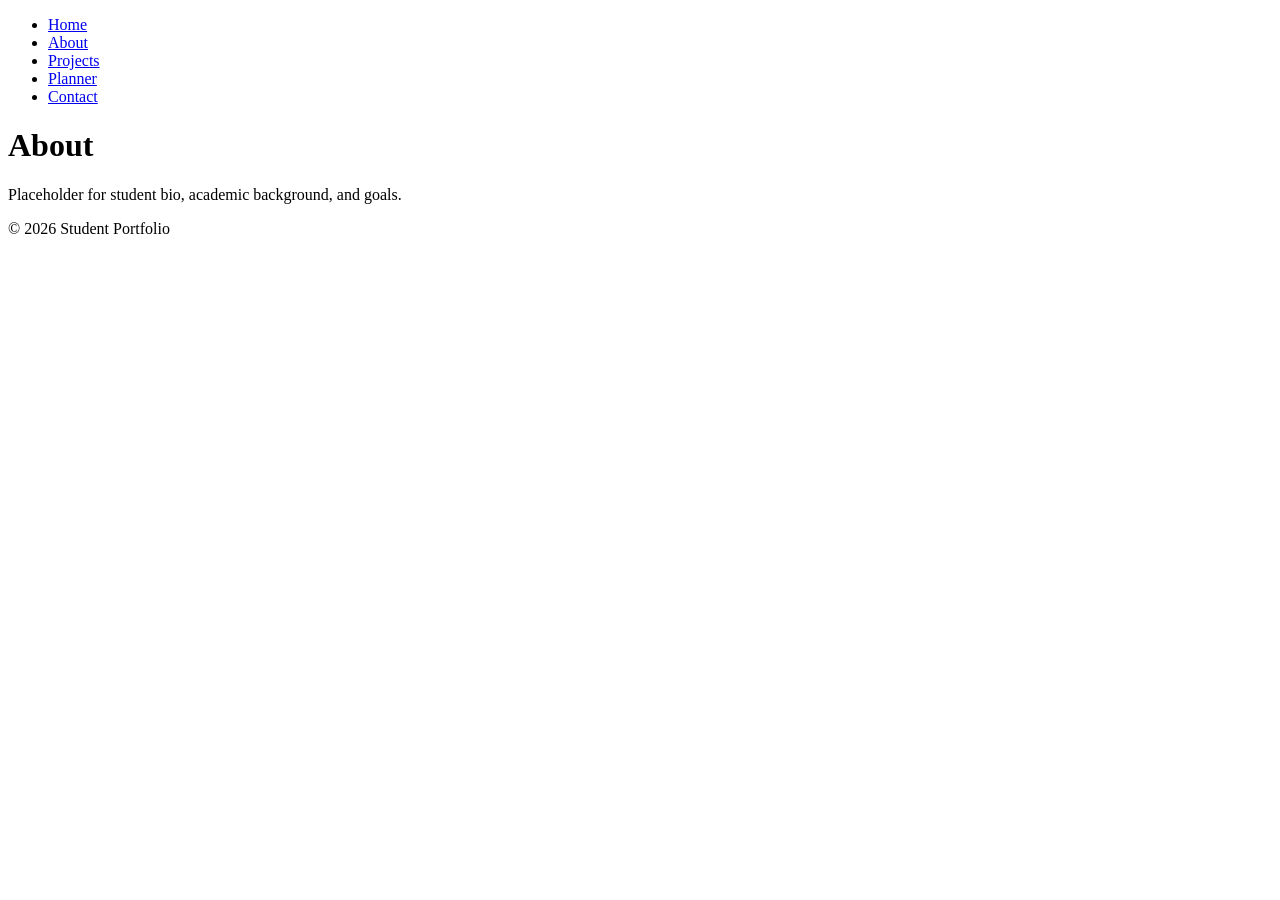
==== about.html @ eb0a7771 "Initial project structure" ====
<!--
  about.html
  Purpose: About page describing the student, background, and academic interests.
  Includes site navigation and a placeholder main section.
-->
<!DOCTYPE html>
<html lang="en">
<head>
  <meta charset="utf-8">
  <meta name="viewport" content="width=device-width, initial-scale=1">
  <title>Student Portfolio - About</title>
  <link rel="stylesheet" href="css/style.css">
</head>
<body>
  <header>
    <nav>
      <ul>
        <li><a href="index.html">Home</a></li>
        <li><a href="about.html">About</a></li>
        <li><a href="projects.html">Projects</a></li>
        <li><a href="planner.html">Planner</a></li>
        <li><a href="contact.html">Contact</a></li>
      </ul>
    </nav>
  </header>

  <main>
    <h1>About</h1>
    <p>Placeholder for student bio, academic background, and goals.</p>
  </main>

  <footer>
    <p>&copy; 2026 Student Portfolio</p>
  </footer>
</body>
</html>
---- css/style.css ----
/*
  css/style.css
  Purpose: Central stylesheet for the Student Portfolio site.
  This file is intentionally minimal; add base styles, layout, and component styles here.
*/

/* ===== Reset / Normalize ===== */
/* Add reset rules here */

/* ===== Base (colors, variables) ===== */
:root {
  /* --primary-color: #...; */
}

/* ===== Layout ===== */
/* Header, nav, main, footer layout rules */

/* ===== Typography ===== */
/* Font sizes, line-height, headings */

/* ===== Components ===== */
/* Buttons, cards, forms, lists, etc. */

/* ===== Utilities ===== */
/* Helper classes like .sr-only, .container, .visually-hidden */
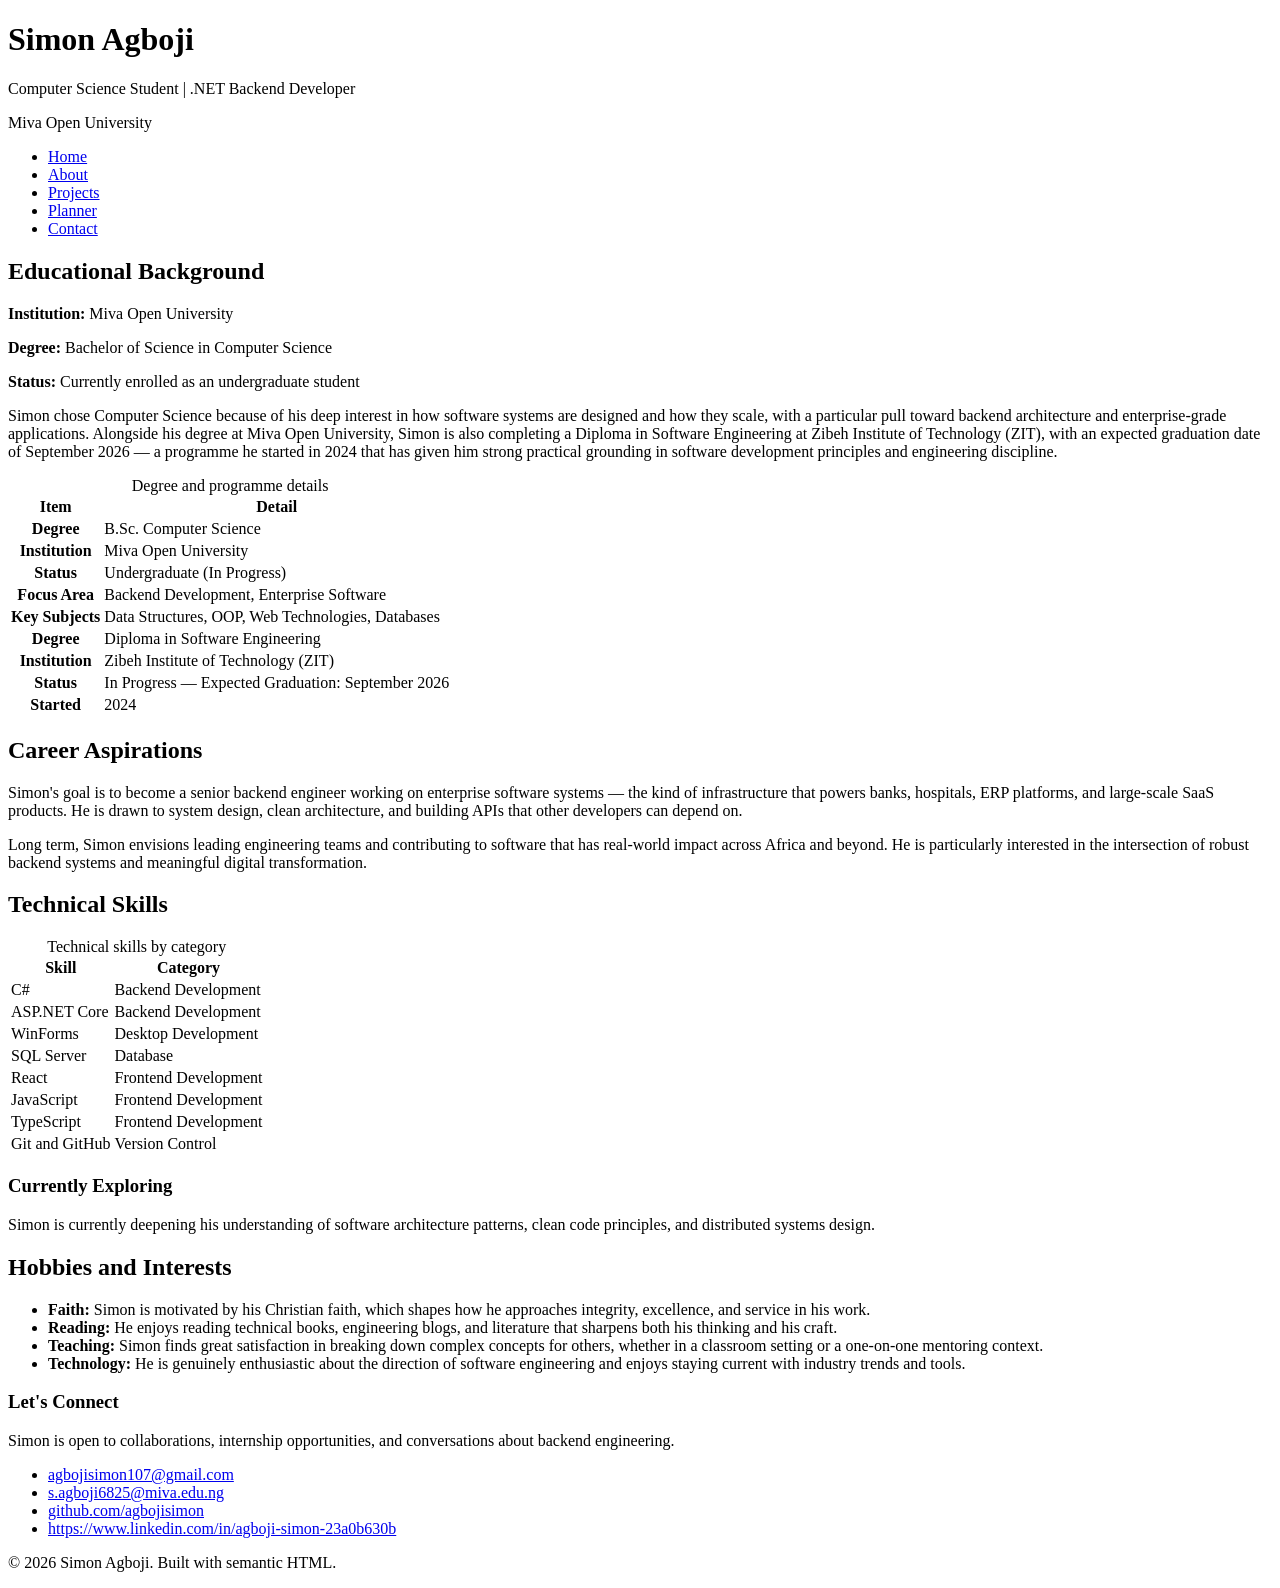
==== commit 3a970a68: "Update education section: add ZIT diploma and expand background" ====
--- a/about.html
+++ b/about.html
@@ -1,22 +1,32 @@
 <!--
   about.html
-  Purpose: About page describing the student, background, and academic interests.
-  Includes site navigation and a placeholder main section.
+  Purpose: Detailed About Me page for the Student Portfolio. This file is
+  semantic HTML only and provides structured sections for educational
+  background, career aspirations, technical skills, and personal interests.
+  Styling is provided via the external stylesheet at css/style.css.
 -->
 <!DOCTYPE html>
 <html lang="en">
 <head>
   <meta charset="utf-8">
-  <meta name="viewport" content="width=device-width, initial-scale=1">
-  <title>Student Portfolio - About</title>
+  <meta name="viewport" content="width=device-width, initial-scale=1.0">
+  <title>About Me | Simon Agboji</title>
+  <!-- Link to external stylesheet (no CSS here) -->
   <link rel="stylesheet" href="css/style.css">
 </head>
 <body>
+  <!-- Header: same structure as index.html for consistency -->
   <header>
-    <nav>
+    <div>
+      <h1>Simon Agboji</h1>
+      <p>Computer Science Student | .NET Backend Developer</p>
+      <p>Miva Open University</p>
+    </div>
+
+    <nav aria-label="Main navigation">
       <ul>
         <li><a href="index.html">Home</a></li>
-        <li><a href="about.html">About</a></li>
+        <li><a href="about.html" aria-current="page">About</a></li>
         <li><a href="projects.html">Projects</a></li>
         <li><a href="planner.html">Planner</a></li>
         <li><a href="contact.html">Contact</a></li>
@@ -25,12 +35,156 @@
   </header>
 
   <main>
-    <h1>About</h1>
-    <p>Placeholder for student bio, academic background, and goals.</p>
+    <!-- Educational Background -->
+    <section id="education" aria-labelledby="education-heading">
+      <h2 id="education-heading">Educational Background</h2>
+
+      <article>
+        <p><strong>Institution:</strong> Miva Open University</p>
+        <p><strong>Degree:</strong> Bachelor of Science in Computer Science</p>
+        <p><strong>Status:</strong> Currently enrolled as an undergraduate student</p>
+
+        <p>Simon chose Computer Science because of his deep interest in how software systems are designed and how they scale, with a particular pull toward backend architecture and enterprise-grade applications. Alongside his degree at Miva Open University, Simon is also completing a Diploma in Software Engineering at Zibeh Institute of Technology (ZIT), with an expected graduation date of September 2026 — a programme he started in 2024 that has given him strong practical grounding in software development principles and engineering discipline.</p>
+      </article>
+
+      <table>
+        <caption>Degree and programme details</caption>
+        <thead>
+          <tr>
+            <th scope="col">Item</th>
+            <th scope="col">Detail</th>
+          </tr>
+        </thead>
+        <tbody>
+          <tr>
+            <th scope="row">Degree</th>
+            <td>B.Sc. Computer Science</td>
+          </tr>
+          <tr>
+            <th scope="row">Institution</th>
+            <td>Miva Open University</td>
+          </tr>
+          <tr>
+            <th scope="row">Status</th>
+            <td>Undergraduate (In Progress)</td>
+          </tr>
+          <tr>
+            <th scope="row">Focus Area</th>
+            <td>Backend Development, Enterprise Software</td>
+          </tr>
+          <tr>
+            <th scope="row">Key Subjects</th>
+            <td>Data Structures, OOP, Web Technologies, Databases</td>
+          </tr>
+
+          <tr>
+            <th scope="row">Degree</th>
+            <td>Diploma in Software Engineering</td>
+          </tr>
+          <tr>
+            <th scope="row">Institution</th>
+            <td>Zibeh Institute of Technology (ZIT)</td>
+          </tr>
+          <tr>
+            <th scope="row">Status</th>
+            <td>In Progress — Expected Graduation: September 2026</td>
+          </tr>
+          <tr>
+            <th scope="row">Started</th>
+            <td>2024</td>
+          </tr>
+        </tbody>
+      </table>
+    </section>
+
+    <!-- Career Aspirations -->
+    <section id="aspirations" aria-labelledby="aspirations-heading">
+      <h2 id="aspirations-heading">Career Aspirations</h2>
+
+      <article>
+        <p>Simon&#39;s goal is to become a senior backend engineer working on enterprise software systems — the kind of infrastructure that powers banks, hospitals, ERP platforms, and large-scale SaaS products. He is drawn to system design, clean architecture, and building APIs that other developers can depend on.</p>
+
+        <p>Long term, Simon envisions leading engineering teams and contributing to software that has real-world impact across Africa and beyond. He is particularly interested in the intersection of robust backend systems and meaningful digital transformation.</p>
+      </article>
+    </section>
+
+    <!-- Technical Skills -->
+    <section id="skills" aria-labelledby="skills-heading">
+      <h2 id="skills-heading">Technical Skills</h2>
+
+      <table>
+        <caption>Technical skills by category</caption>
+        <thead>
+          <tr>
+            <th scope="col">Skill</th>
+            <th scope="col">Category</th>
+          </tr>
+        </thead>
+        <tbody>
+          <tr>
+            <td>C#</td>
+            <td>Backend Development</td>
+          </tr>
+          <tr>
+            <td>ASP.NET Core</td>
+            <td>Backend Development</td>
+          </tr>
+          <tr>
+            <td>WinForms</td>
+            <td>Desktop Development</td>
+          </tr>
+          <tr>
+            <td>SQL Server</td>
+            <td>Database</td>
+          </tr>
+          <tr>
+            <td>React</td>
+            <td>Frontend Development</td>
+          </tr>
+          <tr>
+            <td>JavaScript</td>
+            <td>Frontend Development</td>
+          </tr>
+          <tr>
+            <td>TypeScript</td>
+            <td>Frontend Development</td>
+          </tr>
+          <tr>
+            <td>Git and GitHub</td>
+            <td>Version Control</td>
+          </tr>
+        </tbody>
+      </table>
+
+      <aside aria-labelledby="exploring-heading">
+        <h3 id="exploring-heading">Currently Exploring</h3>
+        <p>Simon is currently deepening his understanding of software architecture patterns, clean code principles, and distributed systems design.</p>
+      </aside>
+    </section>
+
+    <!-- Hobbies and Interests -->
+    <section id="hobbies" aria-labelledby="hobbies-heading">
+      <h2 id="hobbies-heading">Hobbies and Interests</h2>
+      <ul>
+        <li><strong>Faith:</strong> Simon is motivated by his Christian faith, which shapes how he approaches integrity, excellence, and service in his work.</li>
+        <li><strong>Reading:</strong> He enjoys reading technical books, engineering blogs, and literature that sharpens both his thinking and his craft.</li>
+        <li><strong>Teaching:</strong> Simon finds great satisfaction in breaking down complex concepts for others, whether in a classroom setting or a one-on-one mentoring context.</li>
+        <li><strong>Technology:</strong> He is genuinely enthusiastic about the direction of software engineering and enjoys staying current with industry trends and tools.</li>
+      </ul>
+    </section>
   </main>
 
+  <!-- Footer: same structure as index.html for consistency -->
   <footer>
-    <p>&copy; 2026 Student Portfolio</p>
+    <h3>Let's Connect</h3>
+    <p>Simon is open to collaborations, internship opportunities, and conversations about backend engineering.</p>
+    <ul>
+      <li><a href="mailto:agbojisimon107@gmail.com">agbojisimon107@gmail.com</a></li>
+      <li><a href="mailto:s.agboji6825@miva.edu.ng">s.agboji6825@miva.edu.ng</a></li>
+      <li><a href="https://github.com/agbojisimon">github.com/agbojisimon</a></li>
+      <li><a href="https://www.linkedin.com/in/agboji-simon-23a0b630b">https://www.linkedin.com/in/agboji-simon-23a0b630b</a></li>
+    </ul>
+    <p>&copy; 2026 Simon Agboji. Built with semantic HTML.</p>
   </footer>
 </body>
 </html>
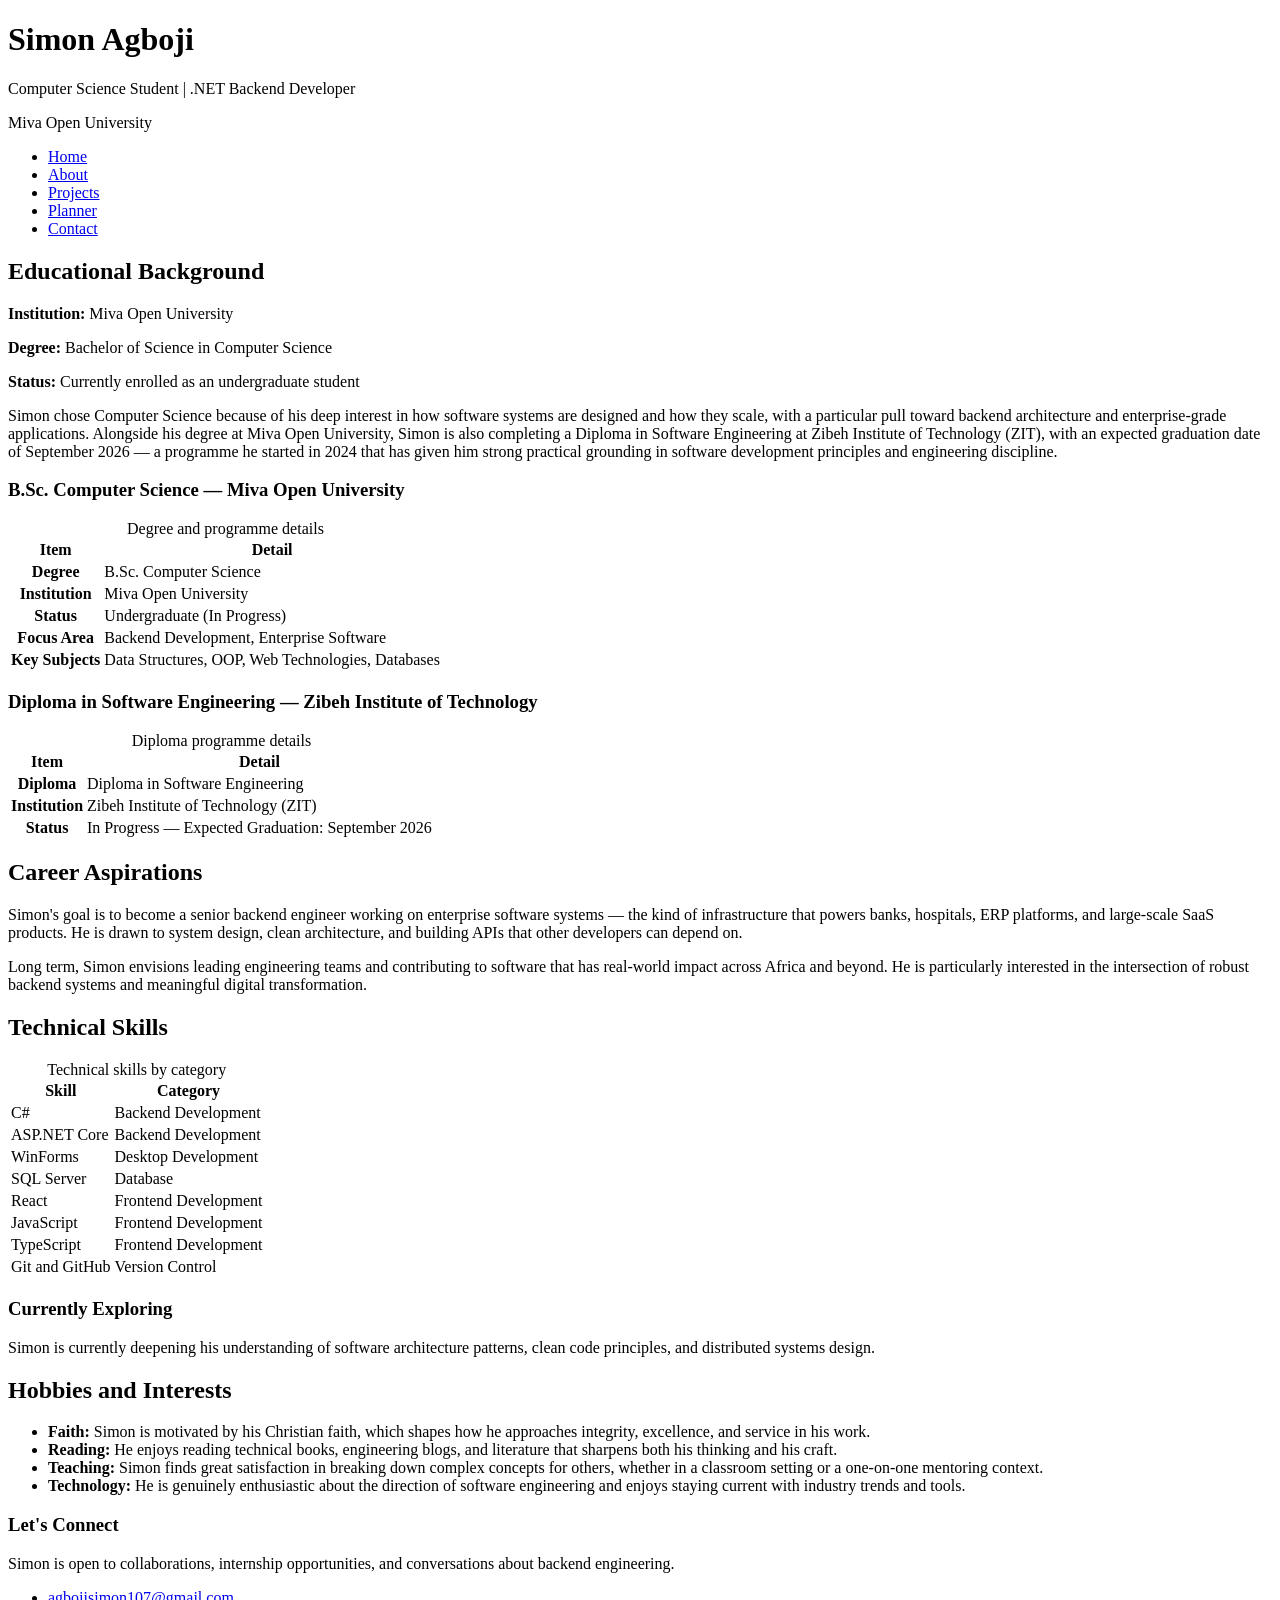
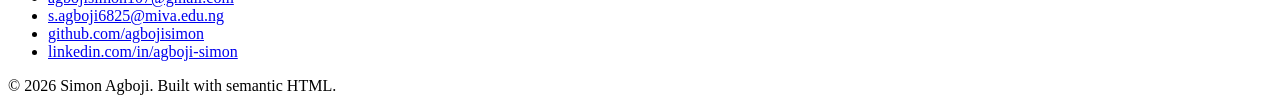
==== commit 68857ea6: "Add About Me page with education, career aspirations, skills table, and hobbies" ====
--- a/about.html
+++ b/about.html
@@ -46,7 +46,7 @@
 
         <p>Simon chose Computer Science because of his deep interest in how software systems are designed and how they scale, with a particular pull toward backend architecture and enterprise-grade applications. Alongside his degree at Miva Open University, Simon is also completing a Diploma in Software Engineering at Zibeh Institute of Technology (ZIT), with an expected graduation date of September 2026 — a programme he started in 2024 that has given him strong practical grounding in software development principles and engineering discipline.</p>
       </article>
-
+      <h3>B.Sc. Computer Science — Miva Open University</h3>
       <table>
         <caption>Degree and programme details</caption>
         <thead>
@@ -76,9 +76,21 @@
             <th scope="row">Key Subjects</th>
             <td>Data Structures, OOP, Web Technologies, Databases</td>
           </tr>
+        </tbody>
+      </table>
 
+      <h3>Diploma in Software Engineering — Zibeh Institute of Technology</h3>
+      <table>
+        <caption>Diploma programme details</caption>
+        <thead>
           <tr>
-            <th scope="row">Degree</th>
+            <th scope="col">Item</th>
+            <th scope="col">Detail</th>
+          </tr>
+        </thead>
+        <tbody>
+          <tr>
+            <th scope="row">Diploma</th>
             <td>Diploma in Software Engineering</td>
           </tr>
           <tr>
@@ -88,10 +100,6 @@
           <tr>
             <th scope="row">Status</th>
             <td>In Progress — Expected Graduation: September 2026</td>
-          </tr>
-          <tr>
-            <th scope="row">Started</th>
-            <td>2024</td>
           </tr>
         </tbody>
       </table>
@@ -182,7 +190,7 @@
       <li><a href="mailto:agbojisimon107@gmail.com">agbojisimon107@gmail.com</a></li>
       <li><a href="mailto:s.agboji6825@miva.edu.ng">s.agboji6825@miva.edu.ng</a></li>
       <li><a href="https://github.com/agbojisimon">github.com/agbojisimon</a></li>
-      <li><a href="https://www.linkedin.com/in/agboji-simon-23a0b630b">https://www.linkedin.com/in/agboji-simon-23a0b630b</a></li>
+      <li><a href="https://www.linkedin.com/in/agboji-simon-23a0b630b">linkedin.com/in/agboji-simon</a></li>
     </ul>
     <p>&copy; 2026 Simon Agboji. Built with semantic HTML.</p>
   </footer>
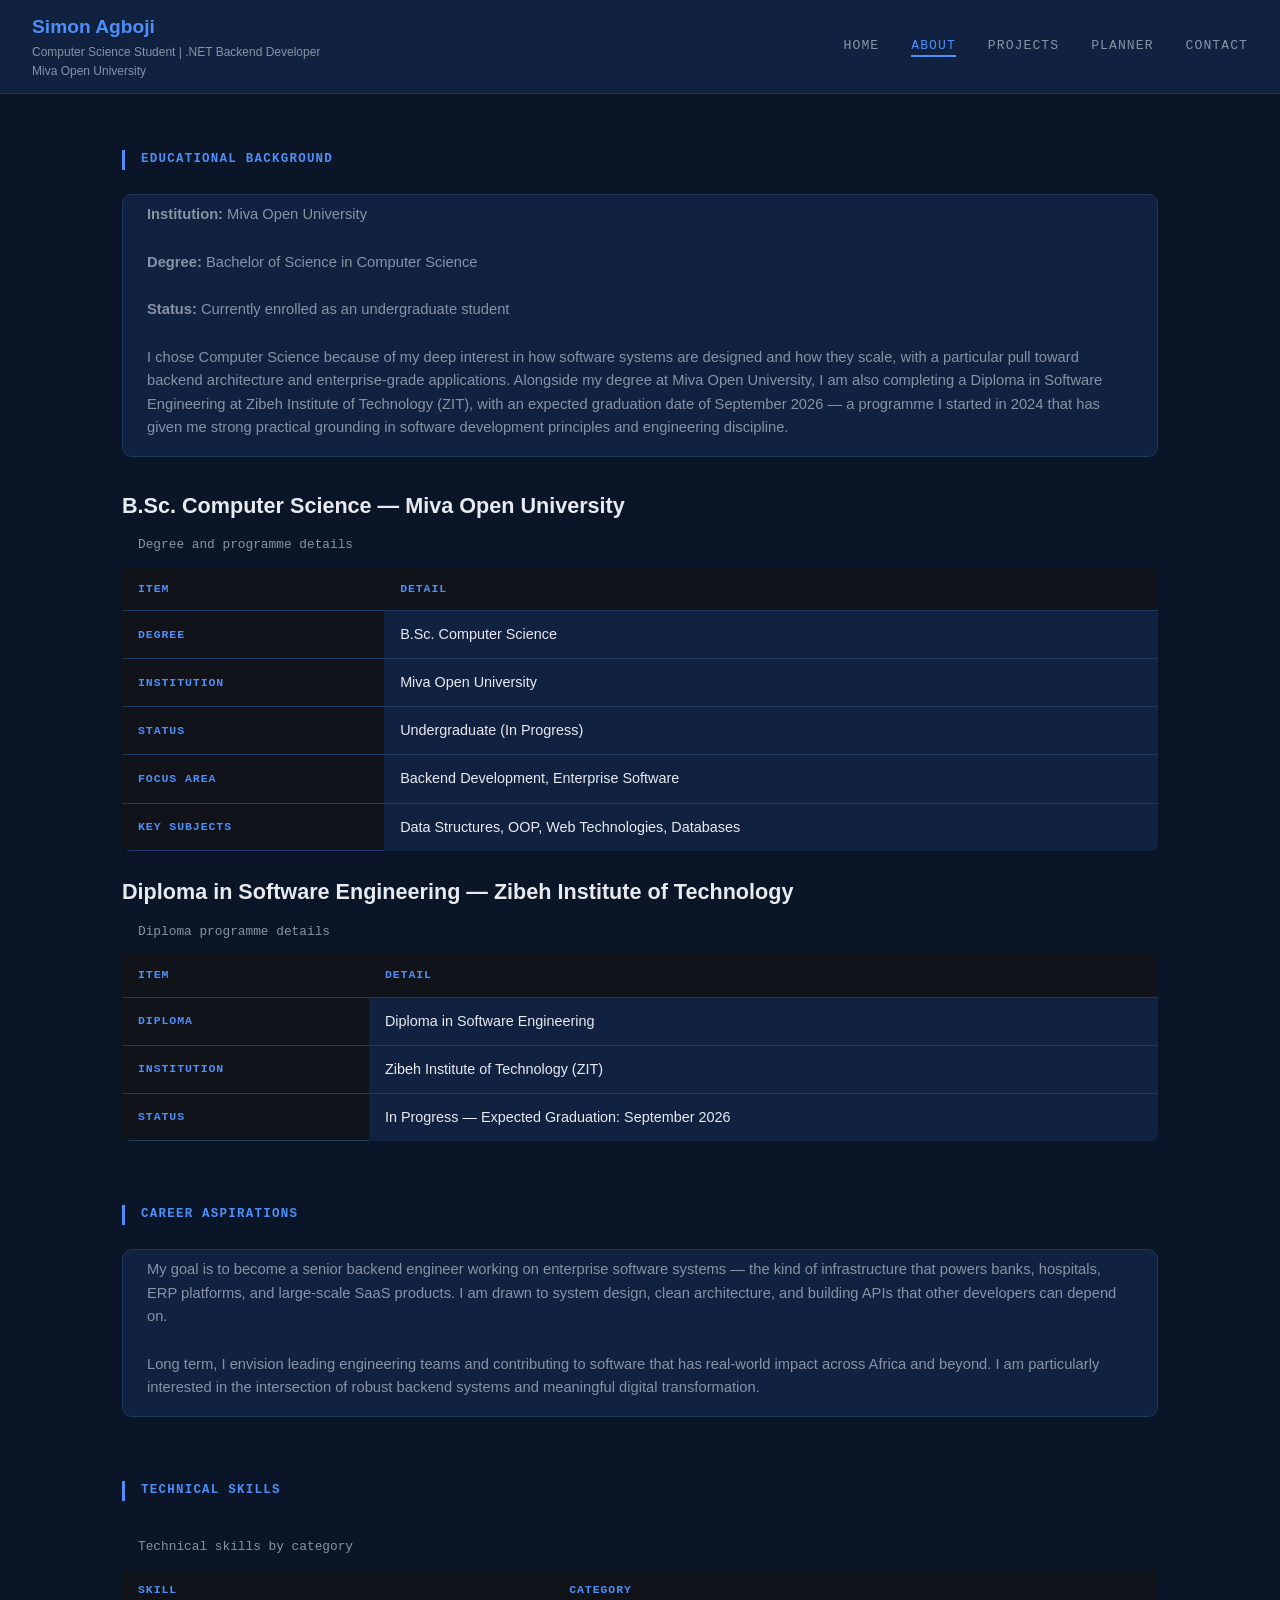
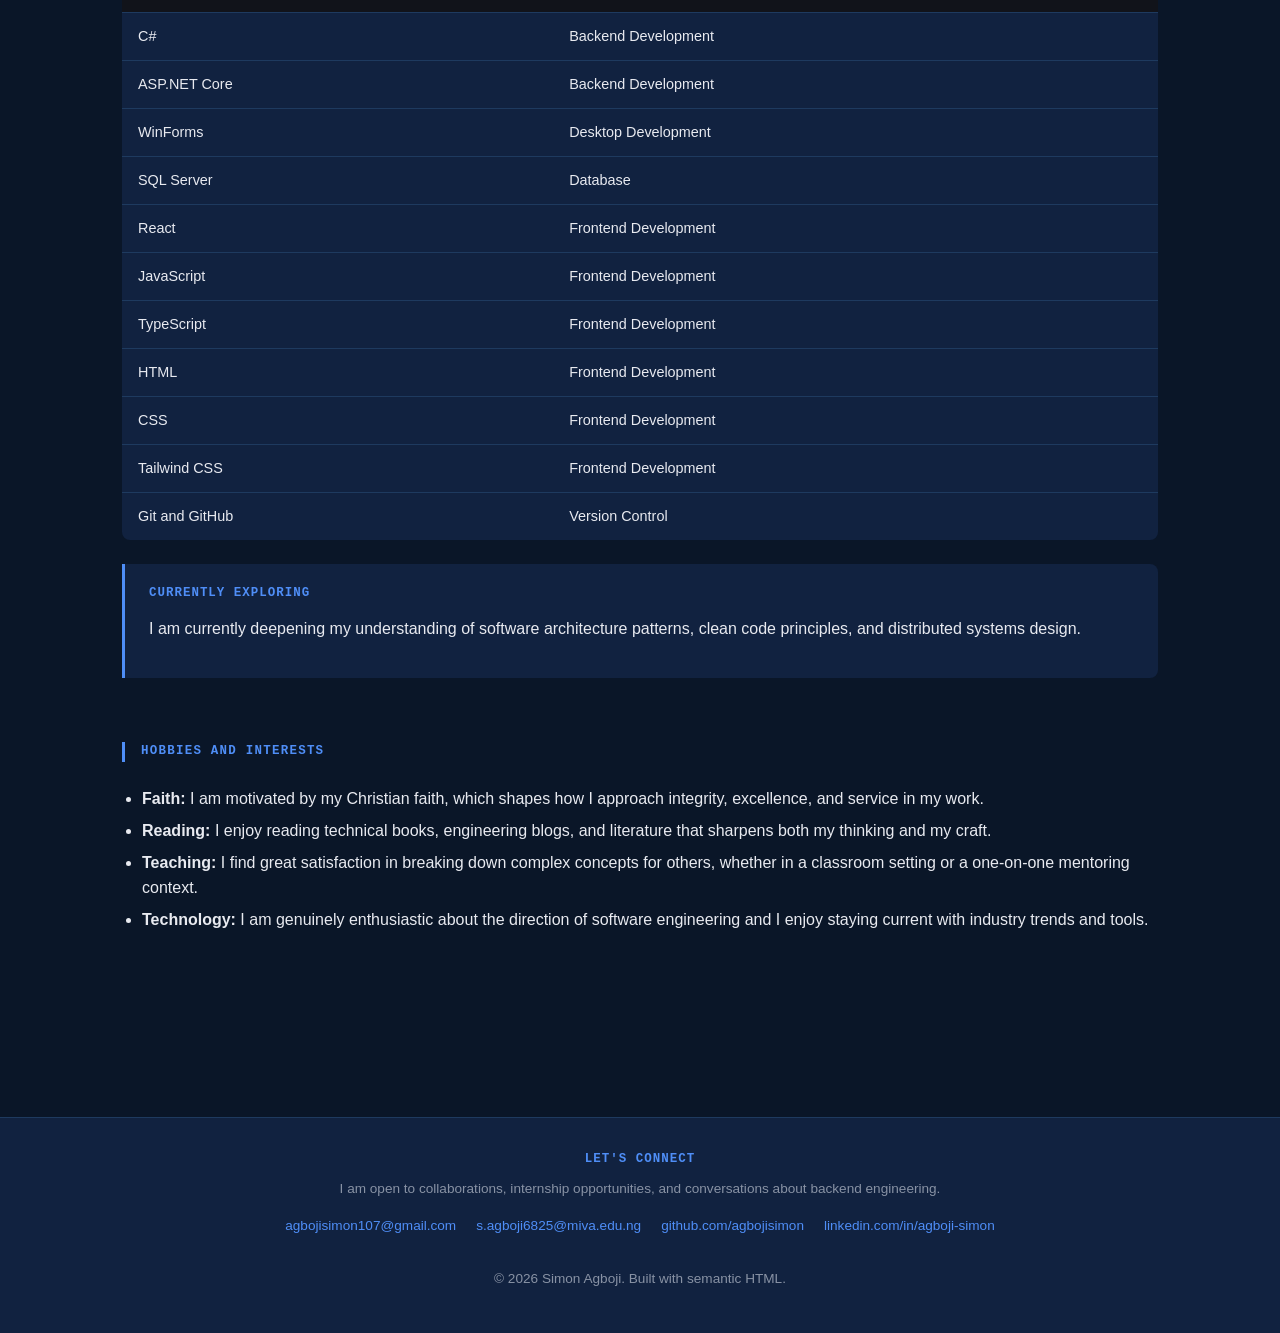
==== commit 33188b80: "Restructure Projects page and add assets - Split GFM article into separate Backend API and Frontend " ====
--- a/about.html
+++ b/about.html
@@ -1,21 +1,13 @@
-<!--
-  about.html
-  Purpose: Detailed About Me page for the Student Portfolio. This file is
-  semantic HTML only and provides structured sections for educational
-  background, career aspirations, technical skills, and personal interests.
-  Styling is provided via the external stylesheet at css/style.css.
--->
 <!DOCTYPE html>
 <html lang="en">
 <head>
   <meta charset="utf-8">
   <meta name="viewport" content="width=device-width, initial-scale=1.0">
   <title>About Me | Simon Agboji</title>
-  <!-- Link to external stylesheet (no CSS here) -->
   <link rel="stylesheet" href="css/style.css">
 </head>
 <body>
-  <!-- Header: same structure as index.html for consistency -->
+  <!-- Header -->
   <header>
     <div>
       <h1>Simon Agboji</h1>
@@ -23,6 +15,7 @@
       <p>Miva Open University</p>
     </div>
 
+    <button class="nav-toggle" id="nav-toggle" aria-label="Toggle navigation" aria-expanded="false">&#9776;</button>
     <nav aria-label="Main navigation">
       <ul>
         <li><a href="index.html">Home</a></li>
@@ -44,7 +37,7 @@
         <p><strong>Degree:</strong> Bachelor of Science in Computer Science</p>
         <p><strong>Status:</strong> Currently enrolled as an undergraduate student</p>
 
-        <p>Simon chose Computer Science because of his deep interest in how software systems are designed and how they scale, with a particular pull toward backend architecture and enterprise-grade applications. Alongside his degree at Miva Open University, Simon is also completing a Diploma in Software Engineering at Zibeh Institute of Technology (ZIT), with an expected graduation date of September 2026 — a programme he started in 2024 that has given him strong practical grounding in software development principles and engineering discipline.</p>
+        <p>I chose Computer Science because of my deep interest in how software systems are designed and how they scale, with a particular pull toward backend architecture and enterprise-grade applications. Alongside my degree at Miva Open University, I am also completing a Diploma in Software Engineering at Zibeh Institute of Technology (ZIT), with an expected graduation date of September 2026 — a programme I started in 2024 that has given me strong practical grounding in software development principles and engineering discipline.</p>
       </article>
       <h3>B.Sc. Computer Science — Miva Open University</h3>
       <table>
@@ -110,9 +103,9 @@
       <h2 id="aspirations-heading">Career Aspirations</h2>
 
       <article>
-        <p>Simon&#39;s goal is to become a senior backend engineer working on enterprise software systems — the kind of infrastructure that powers banks, hospitals, ERP platforms, and large-scale SaaS products. He is drawn to system design, clean architecture, and building APIs that other developers can depend on.</p>
-
-        <p>Long term, Simon envisions leading engineering teams and contributing to software that has real-world impact across Africa and beyond. He is particularly interested in the intersection of robust backend systems and meaningful digital transformation.</p>
+        <p>My goal is to become a senior backend engineer working on enterprise software systems — the kind of infrastructure that powers banks, hospitals, ERP platforms, and large-scale SaaS products. I am drawn to system design, clean architecture, and building APIs that other developers can depend on.</p>
+
+        <p>Long term, I envision leading engineering teams and contributing to software that has real-world impact across Africa and beyond. I am particularly interested in the intersection of robust backend systems and meaningful digital transformation.</p>
       </article>
     </section>
 
@@ -158,6 +151,18 @@
             <td>Frontend Development</td>
           </tr>
           <tr>
+            <td>HTML</td>
+            <td>Frontend Development</td>
+          </tr>
+          <tr>
+            <td>CSS</td>
+            <td>Frontend Development</td>
+          </tr>
+          <tr>
+            <td>Tailwind CSS</td>
+            <td>Frontend Development</td>
+          </tr>
+          <tr>
             <td>Git and GitHub</td>
             <td>Version Control</td>
           </tr>
@@ -166,7 +171,7 @@
 
       <aside aria-labelledby="exploring-heading">
         <h3 id="exploring-heading">Currently Exploring</h3>
-        <p>Simon is currently deepening his understanding of software architecture patterns, clean code principles, and distributed systems design.</p>
+        <p>I am currently deepening my understanding of software architecture patterns, clean code principles, and distributed systems design.</p>
       </aside>
     </section>
 
@@ -174,18 +179,18 @@
     <section id="hobbies" aria-labelledby="hobbies-heading">
       <h2 id="hobbies-heading">Hobbies and Interests</h2>
       <ul>
-        <li><strong>Faith:</strong> Simon is motivated by his Christian faith, which shapes how he approaches integrity, excellence, and service in his work.</li>
-        <li><strong>Reading:</strong> He enjoys reading technical books, engineering blogs, and literature that sharpens both his thinking and his craft.</li>
-        <li><strong>Teaching:</strong> Simon finds great satisfaction in breaking down complex concepts for others, whether in a classroom setting or a one-on-one mentoring context.</li>
-        <li><strong>Technology:</strong> He is genuinely enthusiastic about the direction of software engineering and enjoys staying current with industry trends and tools.</li>
+        <li><strong>Faith:</strong> I am motivated by my Christian faith, which shapes how I approach integrity, excellence, and service in my work.</li>
+        <li><strong>Reading:</strong> I enjoy reading technical books, engineering blogs, and literature that sharpens both my thinking and my craft.</li>
+        <li><strong>Teaching:</strong> I find great satisfaction in breaking down complex concepts for others, whether in a classroom setting or a one-on-one mentoring context.</li>
+        <li><strong>Technology:</strong> I am genuinely enthusiastic about the direction of software engineering and I enjoy staying current with industry trends and tools.</li>
       </ul>
     </section>
   </main>
 
-  <!-- Footer: same structure as index.html for consistency -->
+  <!-- Footer -->
   <footer>
     <h3>Let's Connect</h3>
-    <p>Simon is open to collaborations, internship opportunities, and conversations about backend engineering.</p>
+    <p>I am open to collaborations, internship opportunities, and conversations about backend engineering.</p>
     <ul>
       <li><a href="mailto:agbojisimon107@gmail.com">agbojisimon107@gmail.com</a></li>
       <li><a href="mailto:s.agboji6825@miva.edu.ng">s.agboji6825@miva.edu.ng</a></li>
@@ -194,5 +199,48 @@
     </ul>
     <p>&copy; 2026 Simon Agboji. Built with semantic HTML.</p>
   </footer>
+  <script>
+  (function () {
+    var toggle = document.getElementById('nav-toggle');
+    var navUl = document.querySelector('nav ul');
+
+    if (!toggle || !navUl) return;
+
+    var overlay = document.createElement('div');
+    overlay.style.cssText = 'display:none;position:fixed;top:0;left:0;width:100vw;height:100vh;background:rgba(0,0,0,0.6);z-index:90;';
+    document.body.appendChild(overlay);
+
+    function openNav() {
+      navUl.classList.add('open');
+      overlay.style.display = 'block';
+      toggle.setAttribute('aria-expanded', 'true');
+      toggle.innerHTML = '&#10005;';
+      document.body.style.overflow = 'hidden';
+    }
+
+    function closeNav() {
+      navUl.classList.remove('open');
+      overlay.style.display = 'none';
+      toggle.setAttribute('aria-expanded', 'false');
+      toggle.innerHTML = '&#9776;';
+      document.body.style.overflow = '';
+    }
+
+    toggle.addEventListener('click', function (e) {
+      e.stopPropagation();
+      navUl.classList.contains('open') ? closeNav() : openNav();
+    });
+
+    overlay.addEventListener('click', closeNav);
+
+    document.addEventListener('keydown', function (e) {
+      if (e.key === 'Escape') closeNav();
+    });
+
+    navUl.querySelectorAll('a').forEach(function (link) {
+      link.addEventListener('click', closeNav);
+    });
+  })();
+</script>
 </body>
 </html>
--- a/css/style.css
+++ b/css/style.css
@@ -1,25 +1,1053 @@
-/*
-  css/style.css
-  Purpose: Central stylesheet for the Student Portfolio site.
-  This file is intentionally minimal; add base styles, layout, and component styles here.
-*/
-
-/* ===== Reset / Normalize ===== */
-/* Add reset rules here */
-
-/* ===== Base (colors, variables) ===== */
 :root {
-  /* --primary-color: #...; */
-}
-
-/* ===== Layout ===== */
-/* Header, nav, main, footer layout rules */
-
-/* ===== Typography ===== */
-/* Font sizes, line-height, headings */
-
-/* ===== Components ===== */
-/* Buttons, cards, forms, lists, etc. */
-
-/* ===== Utilities ===== */
-/* Helper classes like .sr-only, .container, .visually-hidden */
+  --color-primary:        #0a1628;
+  --color-secondary:      #112240;
+  --color-accent:         #4f8ef7;
+  --color-accent-dark:    #2d6fd4;
+  --color-text:           #e8eaf0;
+  --color-text-muted:     #8892a4;
+  --color-border:         #1e3a5f;
+  --color-surface:        #11131a;
+  --color-surface-low:    #191c22;
+  --color-surface-high:   #272a31;
+  --color-success:        #2ecc71;
+  --color-error:          #e74c3c;
+  --color-white:          #ffffff;
+  --font-body: -apple-system, BlinkMacSystemFont, "Segoe UI",
+               Roboto, Oxygen, Ubuntu, sans-serif;
+  --font-mono: "JetBrains Mono", "Fira Code", "Courier New", monospace;
+}
+
+*, *::before, *::after { box-sizing: border-box; }
+
+html, body, p, h1, h2, h3, h4, ul, ol, li, figure, figcaption {
+  margin: 0;
+  padding: 0;
+}
+
+img {
+  max-width: 100%;
+  height: auto;
+  display: block;
+}
+
+body {
+  background: var(--color-primary);
+  color: var(--color-text);
+  font-family: var(--font-body);
+  font-size: 16px;
+  line-height: 1.6;
+  min-height: 100vh;
+  overflow-x: hidden;
+  -webkit-font-smoothing: antialiased;
+  -moz-osx-font-smoothing: grayscale;
+}
+
+h1 { font-size: 2.2rem; font-weight: 700; }
+h2 { font-size: 1.75rem; font-weight: 700; }
+h3 { font-size: 1.35rem; font-weight: 700; }
+h4 { font-size: 1.1rem; font-weight: 700; }
+
+h1, h2, h3, h4 { color: var(--color-text); }
+
+p { color: var(--color-text); margin-bottom: 1rem; }
+
+figcaption, small, caption {
+  color: var(--color-text-muted);
+  font-size: 0.85rem;
+}
+
+a {
+  color: var(--color-accent);
+  text-decoration: none;
+  transition: color 0.2s;
+}
+
+a:hover {
+  color: var(--color-text);
+  text-decoration: underline;
+}
+
+header {
+  background: var(--color-secondary);
+  padding: 0.75rem 2rem;
+  display: flex;
+  align-items: center;
+  justify-content: space-between;
+  flex-wrap: nowrap;
+  gap: 1rem;
+  border-bottom: 1px solid var(--color-border);
+  position: sticky;
+  top: 0;
+  z-index: 100;
+  min-height: 64px;
+}
+
+header > div {
+  display: flex;
+  flex-direction: column;
+  overflow: hidden;
+  max-width: 55%;
+  flex-shrink: 0;
+}
+
+header h1 {
+  font-size: 1.2rem;
+  color: var(--color-accent);
+  white-space: nowrap;
+  overflow: hidden;
+  text-overflow: ellipsis;
+  margin: 0;
+}
+
+header p {
+  font-size: 0.75rem;
+  color: var(--color-text-muted);
+  white-space: nowrap;
+  overflow: hidden;
+  text-overflow: ellipsis;
+  margin: 0;
+}
+
+.nav-toggle {
+  display: none;
+  background: none;
+  border: none;
+  cursor: pointer;
+  color: var(--color-accent);
+  font-size: 1.8rem;
+  line-height: 1;
+  padding: 0.25rem 0.5rem;
+  flex-shrink: 0;
+  position: relative;
+  z-index: 301;
+}
+
+nav ul {
+  list-style: none;
+  padding: 0;
+  margin: 0;
+  display: flex;
+  flex-direction: row;
+  gap: 2rem;
+}
+
+nav a {
+  color: var(--color-text-muted);
+  text-decoration: none;
+  font-size: 0.82rem;
+  font-family: var(--font-mono);
+  letter-spacing: 0.08em;
+  text-transform: uppercase;
+  padding-bottom: 2px;
+  border-bottom: 2px solid transparent;
+  transition: color 0.2s, border-color 0.2s;
+}
+
+nav a:hover {
+  color: var(--color-text);
+  border-bottom-color: var(--color-accent);
+}
+
+nav a[aria-current="page"] {
+  color: var(--color-accent);
+  border-bottom-color: var(--color-accent);
+}
+
+main {
+  max-width: 1100px;
+  margin: 0 auto;
+  padding: 3rem 2rem;
+  animation: fadeInUp 0.4s ease both;
+}
+
+section {
+  margin-bottom: 4rem;
+}
+
+section > h2 {
+  font-size: 0.78rem;
+  font-family: var(--font-mono);
+  letter-spacing: 0.1em;
+  text-transform: uppercase;
+  color: var(--color-accent);
+  padding-left: 1rem;
+  border-left: 3px solid var(--color-accent);
+  margin-bottom: 1.5rem;
+  font-weight: 700;
+}
+
+#hero {
+  display: flex;
+  flex-direction: column;
+  gap: 1.5rem;
+  padding: 3rem 0;
+}
+
+#hero h2 {
+  font-size: 2.2rem;
+  color: var(--color-text);
+  line-height: 1.2;
+  letter-spacing: -0.02em;
+  border-left: none;
+  padding-left: 0;
+  text-transform: none;
+  font-family: var(--font-body);
+}
+
+#hero > p {
+  font-size: 1.05rem;
+  color: var(--color-text-muted);
+  max-width: 560px;
+}
+
+#hero figure {
+  width: 240px;
+  height: 240px;
+  border-radius: 50%;
+  overflow: hidden;
+  border: 3px solid var(--color-accent);
+  margin-top: 1rem;
+  flex-shrink: 0;
+}
+
+#hero figure img {
+  width: 100%;
+  height: 100%;
+  object-fit: cover;
+}
+
+#hero figure figcaption {
+  display: none;
+}
+
+.hero-text {
+  display: flex;
+  flex-direction: column;
+  gap: 1rem;
+  flex: 1;
+}
+
+#hero .cta-button {
+  align-self: flex-start;
+  width: auto;
+}
+
+#biography {
+  display: grid;
+  grid-template-columns: 1fr;
+  gap: 1.5rem;
+}
+
+#biography > h2 {
+  grid-column: 1 / -1;
+}
+
+#cta {
+  background: var(--color-secondary);
+  border: 1px solid var(--color-border);
+  border-radius: 10px;
+  padding: 2.5rem;
+  text-align: center;
+  margin-bottom: 4rem;
+}
+
+#cta h2 {
+  font-size: 1.5rem;
+  color: var(--color-text);
+  border-left: none;
+  padding-left: 0;
+  text-transform: none;
+  font-family: var(--font-body);
+  letter-spacing: normal;
+  margin-bottom: 0.75rem;
+}
+
+#cta p {
+  color: var(--color-text-muted);
+  margin-bottom: 1.5rem;
+  max-width: 500px;
+  margin-left: auto;
+  margin-right: auto;
+}
+
+.cta-button {
+  display: inline-block;
+  background: var(--color-accent);
+  color: var(--color-white);
+  text-decoration: none;
+  padding: 0.65rem 1.5rem;
+  border-radius: 6px;
+  font-size: 0.82rem;
+  font-family: var(--font-mono);
+  letter-spacing: 0.06em;
+  text-transform: uppercase;
+  width: auto;
+  transition: background-color 0.2s, transform 0.15s;
+}
+
+.cta-button:hover {
+  background: var(--color-accent-dark);
+  color: var(--color-white);
+  transform: translateY(-2px);
+  text-decoration: none;
+}
+
+.project-btn {
+  display: inline-flex;
+  align-items: center;
+  justify-content: center;
+  background: var(--color-accent);
+  color: var(--color-white);
+  padding: 0.4rem 0.9rem;
+  border-radius: 5px;
+  font-size: 0.75rem;
+  font-family: var(--font-mono);
+  letter-spacing: 0.04em;
+  text-decoration: none;
+  margin-right: 0.4rem;
+  margin-top: 0.5rem;
+  white-space: nowrap;
+  opacity: 1;
+  visibility: visible;
+  transition: background-color 0.2s;
+}
+
+.project-btn:hover {
+  background: var(--color-accent-dark);
+  color: var(--color-white);
+  text-decoration: none;
+}
+
+.project-btn-disabled {
+  display: inline-flex;
+  align-items: center;
+  padding: 0.4rem 0.9rem;
+  border-radius: 5px;
+  font-size: 0.75rem;
+  font-family: var(--font-mono);
+  color: var(--color-text-muted);
+  border: 1px solid var(--color-border);
+  margin-top: 0.5rem;
+  white-space: nowrap;
+}
+
+.project-links {
+  display: flex;
+  flex-wrap: wrap;
+  gap: 0.5rem;
+  padding-top: 1rem;
+  border-top: 1px solid var(--color-border);
+  margin-top: auto;
+}
+
+article {
+  background: var(--color-secondary);
+  border: 1px solid var(--color-border);
+  border-radius: 10px;
+  overflow: hidden;
+  margin-bottom: 2rem;
+  display: flex;
+  flex-direction: column;
+  transition: transform 0.25s, box-shadow 0.25s;
+}
+
+article:hover {
+  transform: translateY(-4px);
+  box-shadow: 0 10px 28px rgba(0,0,0,0.3);
+}
+
+article > figure {
+  margin: 0;
+  border-radius: 0;
+  border: none;
+  border-bottom: 1px solid var(--color-border);
+  width: 100%;
+  height: 220px;
+  overflow: hidden;
+  display: block;
+}
+
+article > figure img {
+  width: 100%;
+  height: 100%;
+  object-fit: cover;
+  display: block;
+}
+
+article > figure figcaption {
+  padding: 0.4rem 1rem;
+  font-size: 0.78rem;
+  background: var(--color-surface);
+}
+
+article > .project-card-header,
+article > p,
+article > div,
+article > .project-links {
+  padding-left: 1.5rem;
+  padding-right: 1.5rem;
+}
+
+article > .project-card-header {
+  padding-top: 1.25rem;
+  padding-bottom: 0.5rem;
+}
+
+article > p {
+  color: var(--color-text-muted);
+  font-size: 0.92rem;
+  padding-top: 0.5rem;
+}
+
+article > .project-links {
+  padding-bottom: 1.25rem;
+}
+
+.project-card-header {
+  display: flex;
+  justify-content: space-between;
+  align-items: flex-start;
+  gap: 1rem;
+}
+
+.project-card-header > div {
+  min-width: 0;
+  flex: 1;
+}
+
+.project-card-header h3 {
+  white-space: nowrap;
+  overflow: hidden;
+  text-overflow: ellipsis;
+}
+
+.project-type-badge {
+  display: inline-block;
+  font-size: 0.68rem;
+  font-family: var(--font-mono);
+  letter-spacing: 0.08em;
+  text-transform: uppercase;
+  padding: 0.2rem 0.5rem;
+  background: var(--color-surface-high);
+  color: var(--color-accent);
+  border: 1px solid var(--color-border);
+  border-radius: 4px;
+  margin-bottom: 0.4rem;
+}
+
+.project-status {
+  font-size: 0.72rem;
+  font-family: var(--font-mono);
+  color: var(--color-text-muted);
+  white-space: nowrap;
+}
+
+.project-status.live { color: var(--color-success); }
+.project-status.in-progress { color: #ffb873; }
+.project-status.completed { color: var(--color-accent); }
+
+article h3 {
+  color: var(--color-accent);
+  margin-bottom: 0.5rem;
+}
+
+article h4 {
+  color: var(--color-text-muted);
+  font-size: 0.78rem;
+  font-family: var(--font-mono);
+  letter-spacing: 0.08em;
+  text-transform: uppercase;
+  margin: 1rem 0 0.5rem;
+}
+
+.tech-stack {
+  display: flex;
+  flex-wrap: wrap;
+  gap: 0.4rem;
+  margin-top: 0.5rem;
+}
+
+.tech-tag {
+  font-size: 0.7rem;
+  font-family: var(--font-mono);
+  padding: 0.2rem 0.5rem;
+  background: var(--color-surface-high);
+  color: var(--color-text-muted);
+  border: 1px solid var(--color-border);
+  border-radius: 4px;
+}
+
+.project-grid {
+  display: grid;
+  grid-template-columns: 1fr;
+  gap: 1.5rem;
+}
+
+.project-card {
+  background: var(--color-secondary);
+  border: 1px solid var(--color-border);
+  border-radius: 10px;
+  padding: 1.5rem;
+  display: flex;
+  flex-direction: column;
+  gap: 1rem;
+  transition: transform 0.25s, border-color 0.25s, box-shadow 0.25s;
+}
+
+.project-card:hover {
+  transform: translateY(-5px);
+  border-color: var(--color-accent);
+  box-shadow: 0 12px 32px rgba(0,0,0,0.35);
+}
+
+.project-card h3 {
+  font-size: 1.1rem;
+  color: var(--color-accent);
+  margin: 0;
+}
+
+.project-card p {
+  color: var(--color-text-muted);
+  font-size: 0.92rem;
+  flex: 1;
+}
+
+.explore-grid {
+  display: grid;
+  grid-template-columns: 1fr;
+  gap: 1.25rem;
+}
+
+.explore-card {
+  background: var(--color-secondary);
+  border: 1px solid var(--color-border);
+  border-radius: 10px;
+  padding: 1.5rem;
+  display: flex;
+  flex-direction: column;
+  gap: 0.75rem;
+  transition: transform 0.2s, border-color 0.2s, box-shadow 0.2s;
+}
+
+.explore-card:hover {
+  transform: translateY(-4px);
+  border-color: var(--color-accent);
+  box-shadow: 0 8px 24px rgba(0,0,0,0.3);
+}
+
+.explore-card h3 {
+  color: var(--color-accent);
+  font-size: 1rem;
+  margin: 0;
+}
+
+.explore-card p {
+  color: var(--color-text-muted);
+  font-size: 0.88rem;
+  flex: 1;
+  margin: 0;
+}
+
+.explore-card .cta-button {
+  align-self: flex-start;
+  font-size: 0.75rem;
+  padding: 0.45rem 0.9rem;
+}
+
+aside {
+  background: var(--color-secondary);
+  border-left: 3px solid var(--color-accent);
+  border-radius: 0 8px 8px 0;
+  padding: 1.25rem 1.5rem;
+}
+
+aside h3 {
+  color: var(--color-accent);
+  font-size: 0.78rem;
+  font-family: var(--font-mono);
+  letter-spacing: 0.08em;
+  text-transform: uppercase;
+  margin-bottom: 0.75rem;
+}
+
+table {
+  width: 100%;
+  border-collapse: collapse;
+  margin-bottom: 1.5rem;
+  background: var(--color-secondary);
+  border-radius: 8px;
+  overflow: hidden;
+  font-size: 0.9rem;
+}
+
+th {
+  background: var(--color-surface);
+  color: var(--color-accent);
+  font-size: 0.72rem;
+  font-family: var(--font-mono);
+  letter-spacing: 0.08em;
+  text-transform: uppercase;
+  padding: 0.75rem 1rem;
+  text-align: left;
+  border-bottom: 1px solid var(--color-border);
+}
+
+td {
+  padding: 0.75rem 1rem;
+  color: var(--color-text);
+  border-bottom: 1px solid var(--color-border);
+}
+
+tr:last-child td { border-bottom: none; }
+
+tbody tr:hover { background: var(--color-surface-high); }
+
+caption {
+  caption-side: top;
+  padding: 0.75rem 1rem;
+  color: var(--color-text-muted);
+  font-size: 0.8rem;
+  text-align: left;
+  font-family: var(--font-mono);
+}
+
+figure {
+  margin: 1.5rem 0;
+  border: 1px solid var(--color-border);
+  border-radius: 8px;
+  overflow: hidden;
+}
+
+figcaption {
+  padding: 0.5rem 1rem;
+  background: var(--color-secondary);
+  color: var(--color-text-muted);
+  font-size: 0.82rem;
+  font-family: var(--font-mono);
+}
+
+ul, ol {
+  padding-left: 1.25rem;
+  margin-bottom: 1rem;
+}
+
+li {
+  margin-bottom: 0.4rem;
+  color: var(--color-text);
+}
+
+footer ul,
+nav ul,
+#task-list,
+#completed-list,
+.tech-stack,
+.project-links {
+  list-style: none;
+  padding-left: 0;
+}
+
+button {
+  background: var(--color-accent);
+  color: var(--color-white);
+  border: none;
+  border-radius: 6px;
+  padding: 0.6rem 1.2rem;
+  font-size: 0.8rem;
+  font-family: var(--font-mono);
+  letter-spacing: 0.05em;
+  cursor: pointer;
+  transition: background-color 0.2s, transform 0.15s;
+  margin-right: 0.5rem;
+  margin-top: 0.5rem;
+}
+
+button:hover {
+  background: var(--color-accent-dark);
+  transform: translateY(-1px);
+}
+
+button.delete-btn {
+  background: var(--color-error);
+  color: var(--color-white);
+  border: none;
+}
+
+button.delete-btn:hover {
+  background: #c0392b;
+}
+
+button.complete-btn {
+  background: transparent;
+  color: var(--color-success);
+  border: 1px solid var(--color-success);
+}
+
+button.complete-btn:hover {
+  background: var(--color-success);
+  color: var(--color-primary);
+}
+
+label {
+  display: block;
+  margin-bottom: 0.4rem;
+  color: var(--color-text-muted);
+  font-size: 0.72rem;
+  font-family: var(--font-mono);
+  letter-spacing: 0.08em;
+  text-transform: uppercase;
+  font-weight: 600;
+}
+
+input[type="text"],
+input[type="email"],
+input[type="tel"],
+select,
+textarea {
+  width: 100%;
+  padding: 0.7rem 1rem;
+  background: var(--color-surface-low);
+  border: 1px solid var(--color-border);
+  border-radius: 6px;
+  color: var(--color-text);
+  font-size: 0.95rem;
+  font-family: inherit;
+  margin-bottom: 0.25rem;
+  transition: border-color 0.2s, box-shadow 0.2s;
+}
+
+input:focus,
+select:focus,
+textarea:focus {
+  outline: none;
+  border-color: var(--color-accent);
+  box-shadow: 0 0 0 3px rgba(79,142,247,0.15);
+}
+
+input::placeholder,
+textarea::placeholder {
+  color: var(--color-text-muted);
+  opacity: 0.5;
+}
+
+textarea {
+  resize: vertical;
+  min-height: 130px;
+}
+
+select option {
+  background: var(--color-secondary);
+  color: var(--color-text);
+}
+
+div[role="form"] > div {
+  margin-bottom: 1.25rem;
+}
+
+#task-list {
+  list-style: none;
+  padding: 0;
+  margin-top: 1rem;
+}
+
+#task-list li {
+  background: var(--color-secondary);
+  border: 1px solid var(--color-border);
+  border-radius: 8px;
+  padding: 0.9rem 1.1rem;
+  margin-bottom: 0.75rem;
+  display: flex;
+  align-items: center;
+  gap: 0.75rem;
+  flex-wrap: wrap;
+  transition: border-color 0.2s;
+}
+
+#task-list li:hover { border-color: var(--color-accent); }
+
+#task-list li span {
+  flex: 1;
+  color: var(--color-text);
+  font-size: 0.95rem;
+}
+
+#task-list li small {
+  font-family: var(--font-mono);
+  font-size: 0.72rem;
+  color: var(--color-text-muted);
+}
+
+#task-list li.completed { opacity: 0.55; }
+
+#task-list li.completed span {
+  text-decoration: line-through;
+  color: var(--color-text-muted);
+}
+
+#empty-message {
+  color: var(--color-text-muted);
+  font-style: italic;
+  font-size: 0.9rem;
+  padding: 2rem 0;
+}
+
+#input-error {
+  color: var(--color-error);
+  font-size: 0.82rem;
+  font-family: var(--font-mono);
+  margin-top: 0.3rem;
+}
+
+#completed-section { margin-top: 2rem; }
+
+#completed-section h3 {
+  font-size: 0.78rem;
+  font-family: var(--font-mono);
+  letter-spacing: 0.08em;
+  text-transform: uppercase;
+  color: var(--color-text-muted);
+  padding-left: 1rem;
+  border-left: 3px solid var(--color-text-muted);
+  margin-bottom: 1rem;
+}
+
+#completed-list {
+  list-style: none;
+  padding: 0;
+}
+
+#completed-list li {
+  background: var(--color-secondary);
+  border: 1px solid var(--color-border);
+  border-radius: 8px;
+  padding: 0.9rem 1.1rem;
+  margin-bottom: 0.75rem;
+  display: flex;
+  align-items: center;
+  gap: 0.75rem;
+  flex-wrap: wrap;
+  opacity: 0.55;
+}
+
+#completed-list li span {
+  flex: 1;
+  color: var(--color-text-muted);
+  text-decoration: line-through;
+  font-size: 0.95rem;
+}
+
+.contact-layout {
+  display: grid;
+  grid-template-columns: 1fr;
+  gap: 2rem;
+}
+
+.contact-info-block {
+  display: flex;
+  flex-direction: column;
+  gap: 1rem;
+}
+
+.contact-info-item {
+  background: var(--color-secondary);
+  border: 1px solid var(--color-border);
+  border-radius: 8px;
+  padding: 1rem 1.25rem;
+  transition: border-color 0.2s;
+}
+
+.contact-info-item:hover { border-color: var(--color-accent); }
+
+.contact-info-item a {
+  font-size: 0.95rem;
+  color: var(--color-text);
+  text-decoration: none;
+  transition: color 0.2s;
+}
+
+.contact-info-item a:hover { color: var(--color-accent); }
+
+.contact-form-block {
+  background: var(--color-secondary);
+  border: 1px solid var(--color-border);
+  border-radius: 10px;
+  padding: 2rem;
+}
+
+.field-error {
+  color: var(--color-error);
+  font-size: 0.78rem;
+  font-family: var(--font-mono);
+  min-height: 1.2rem;
+  margin-top: 0.2rem;
+}
+
+#form-success {
+  color: var(--color-success);
+  font-size: 0.9rem;
+  font-family: var(--font-mono);
+  margin-top: 1rem;
+  font-weight: 500;
+}
+
+footer {
+  background: var(--color-secondary);
+  border-top: 1px solid var(--color-border);
+  padding: 2rem;
+  margin-top: 4rem;
+  text-align: center;
+}
+
+footer > h3 {
+  color: var(--color-accent);
+  font-size: 0.78rem;
+  font-family: var(--font-mono);
+  letter-spacing: 0.08em;
+  text-transform: uppercase;
+  margin-bottom: 0.5rem;
+}
+
+footer > p {
+  color: var(--color-text-muted);
+  font-size: 0.85rem;
+  margin-bottom: 0.75rem;
+}
+
+footer ul {
+  list-style: none;
+  padding: 0;
+  display: flex;
+  flex-wrap: wrap;
+  justify-content: center;
+  gap: 1.25rem;
+  margin-bottom: 1.5rem;
+}
+
+footer a {
+  color: var(--color-accent);
+  text-decoration: none;
+  font-size: 0.85rem;
+  transition: color 0.2s;
+}
+
+footer a:hover { color: var(--color-text); }
+
+@keyframes fadeInUp {
+  from { opacity: 0; transform: translateY(18px); }
+  to { opacity: 1; transform: translateY(0); }
+}
+
+::-webkit-scrollbar { width: 6px; }
+
+::-webkit-scrollbar-track { background: var(--color-surface); }
+
+::-webkit-scrollbar-thumb {
+  background: var(--color-border);
+  border-radius: 3px;
+}
+
+::-webkit-scrollbar-thumb:hover { background: var(--color-accent); }
+
+@media (max-width: 768px) {
+  .nav-toggle { display: block; }
+
+  nav ul {
+    display: none;
+    flex-direction: column;
+    gap: 0;
+    position: fixed;
+    top: 0;
+    left: 0;
+    width: 100vw;
+    height: 100vh;
+    background: var(--color-primary);
+    padding: 5rem 2rem 2rem;
+    z-index: 200;
+    transform: translateX(100%);
+    transition: transform 0.3s ease;
+    overflow-y: auto;
+  }
+
+  nav ul.open {
+    display: flex;
+    transform: translateX(0);
+  }
+
+  nav a {
+    font-size: 1.2rem;
+    padding: 1rem 0;
+    border-bottom: 1px solid var(--color-border);
+    display: block;
+    color: var(--color-text);
+    letter-spacing: 0.05em;
+    text-transform: uppercase;
+  }
+
+  nav a[aria-current="page"] {
+    color: var(--color-accent);
+    border-bottom-color: var(--color-accent);
+  }
+
+  header { position: sticky; z-index: 100; }
+
+  main { padding: 2rem 1rem; }
+
+  #hero h2 { font-size: 1.6rem; }
+
+  table {
+    display: block;
+    overflow-x: auto;
+    white-space: nowrap;
+  }
+
+  .contact-layout { grid-template-columns: 1fr; }
+  .project-grid { grid-template-columns: 1fr; }
+  .explore-grid { grid-template-columns: 1fr; }
+}
+
+@media (min-width: 769px) {
+  #biography { grid-template-columns: 2fr 1fr; }
+
+  .contact-layout { grid-template-columns: 1fr 1.6fr; }
+
+  .project-grid { grid-template-columns: repeat(2, 1fr); }
+
+  main { padding: 3.5rem 2rem; }
+
+  #hero {
+    flex-direction: row;
+    align-items: center;
+    gap: 3rem;
+  }
+
+  #hero > div { flex: 1; }
+
+  #hero figure {
+    width: 280px;
+    height: 280px;
+    flex-shrink: 0;
+  }
+
+}
+
+@media (min-width: 1025px) {
+  .explore-grid { grid-template-columns: repeat(4, 1fr); }
+}
+
+.visually-hidden {
+  position: absolute;
+  width: 1px;
+  height: 1px;
+  padding: 0;
+  overflow: hidden;
+  clip: rect(0,0,0,0);
+  white-space: nowrap;
+  border: 0;
+}
+
+@media (prefers-reduced-motion: reduce) {
+  * {
+    animation-duration: 0.001ms !important;
+    animation-iteration-count: 1 !important;
+    transition-duration: 0.001ms !important;
+  }
+}
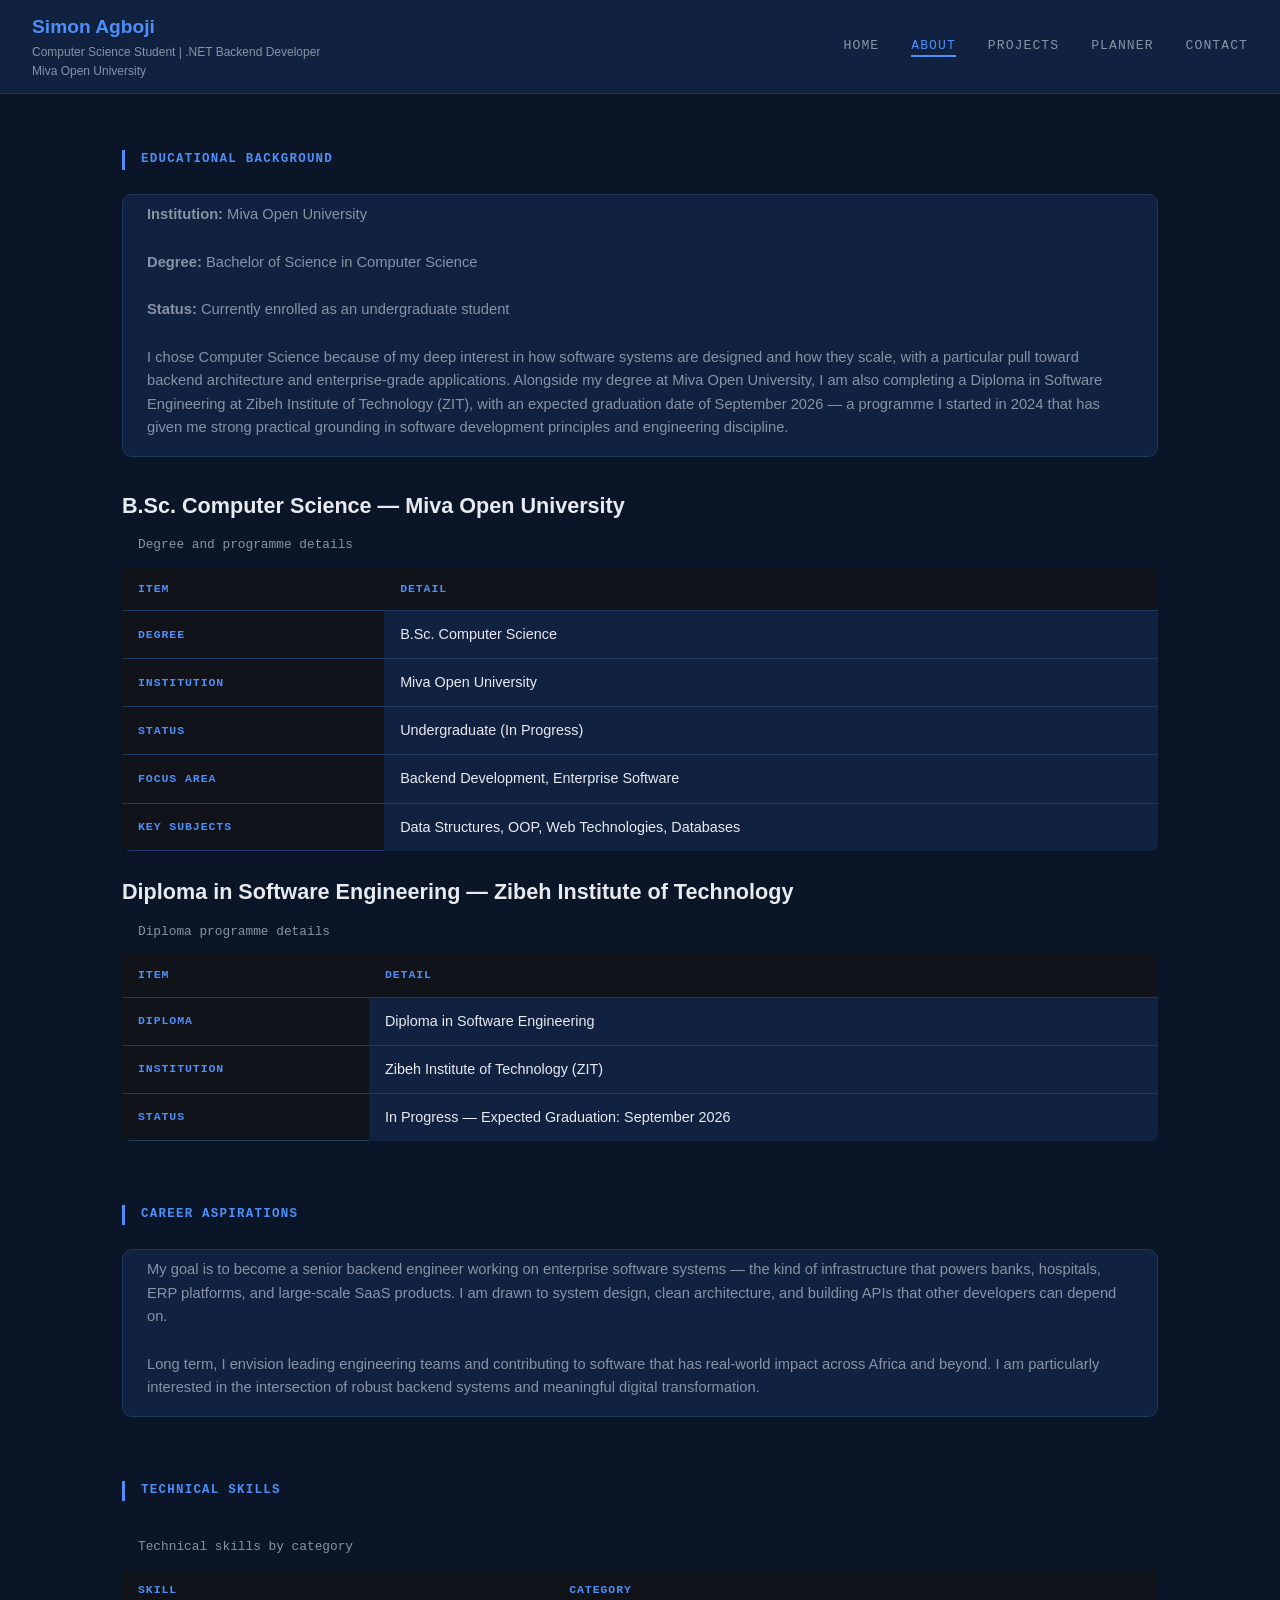
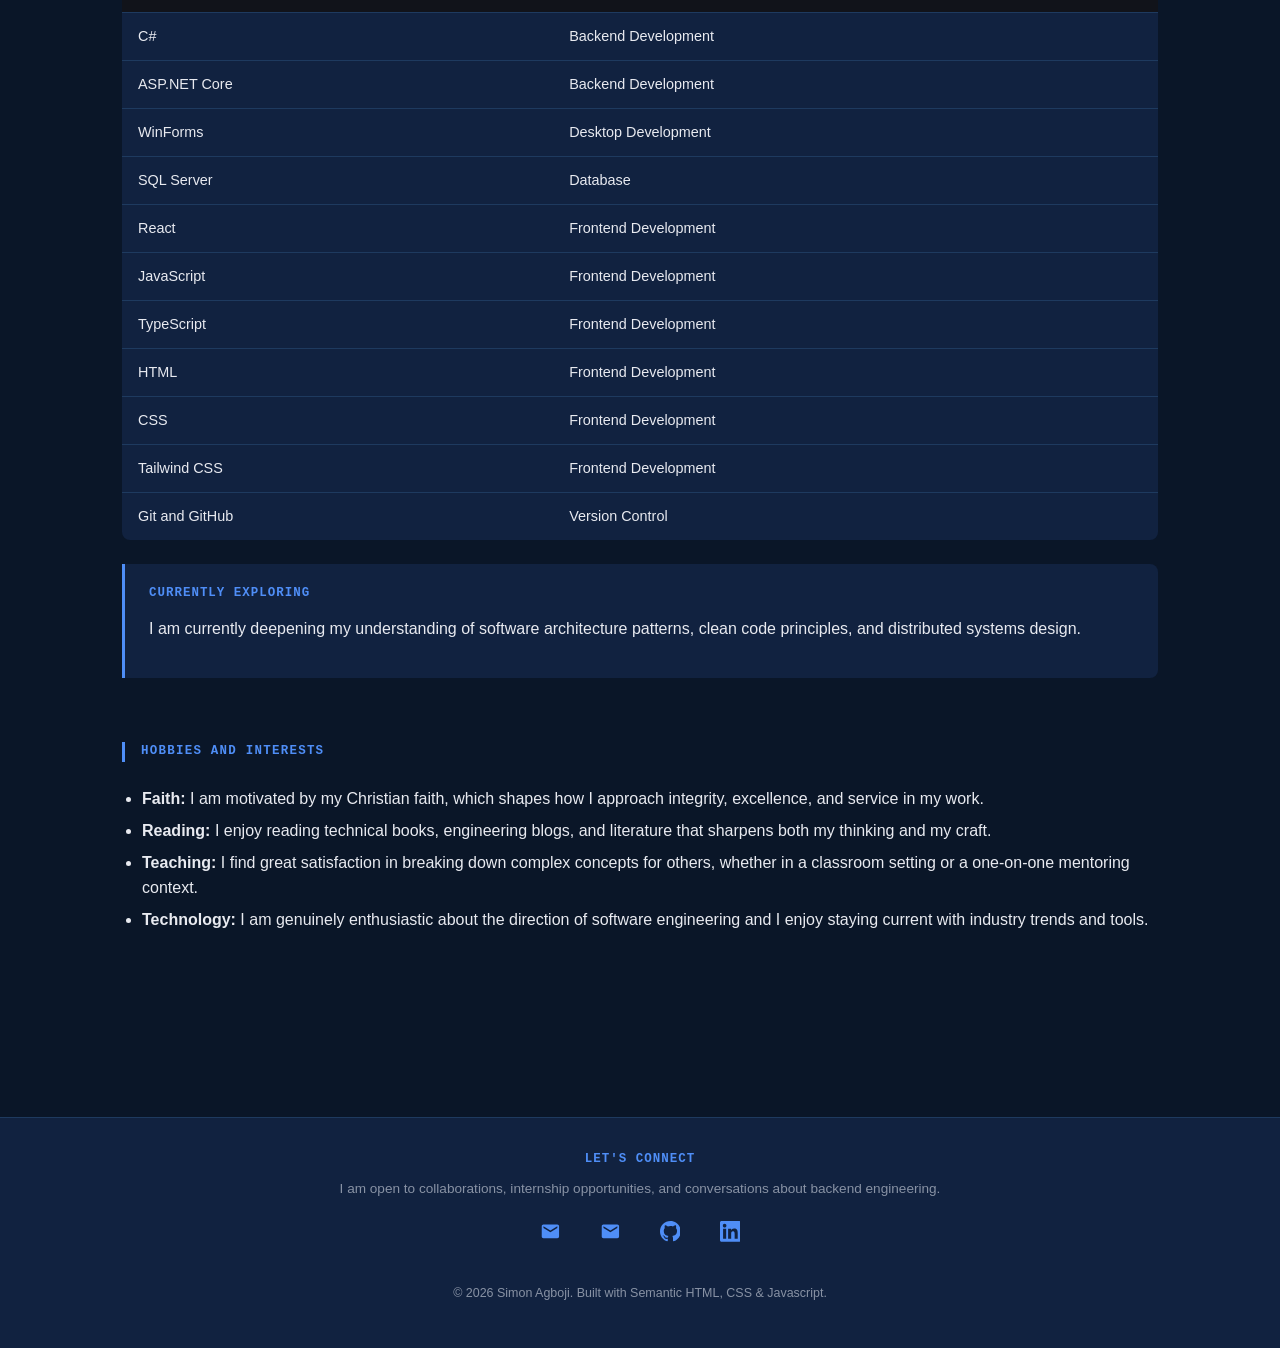
==== commit e22f083d: "Replace footer links with social icons, add semantic HTML and dynamic year" ====
--- a/about.html
+++ b/about.html
@@ -191,13 +191,15 @@
   <footer>
     <h3>Let's Connect</h3>
     <p>I am open to collaborations, internship opportunities, and conversations about backend engineering.</p>
-    <ul>
-      <li><a href="mailto:agbojisimon107@gmail.com">agbojisimon107@gmail.com</a></li>
-      <li><a href="mailto:s.agboji6825@miva.edu.ng">s.agboji6825@miva.edu.ng</a></li>
-      <li><a href="https://github.com/agbojisimon">github.com/agbojisimon</a></li>
-      <li><a href="https://www.linkedin.com/in/agboji-simon-23a0b630b">linkedin.com/in/agboji-simon</a></li>
-    </ul>
-    <p>&copy; 2026 Simon Agboji. Built with semantic HTML.</p>
+    <address>
+      <ul>
+        <li><a href="mailto:agbojisimon107@gmail.com" class="social-icon" aria-label="Email agbojisimon107@gmail.com"><svg viewBox="0 0 24 24" fill="currentColor"><path d="M20 4H4c-1.1 0-1.99.9-1.99 2L2 18c0 1.1.9 2 2 2h16c1.1 0 2-.9 2-2V6c0-1.1-.9-2-2-2zm0 4l-8 5-8-5V6l8 5 8-5v2z"/></svg></a></li>
+        <li><a href="mailto:s.agboji6825@miva.edu.ng" class="social-icon" aria-label="Email s.agboji6825@miva.edu.ng"><svg viewBox="0 0 24 24" fill="currentColor"><path d="M20 4H4c-1.1 0-1.99.9-1.99 2L2 18c0 1.1.9 2 2 2h16c1.1 0 2-.9 2-2V6c0-1.1-.9-2-2-2zm0 4l-8 5-8-5V6l8 5 8-5v2z"/></svg></a></li>
+        <li><a href="https://github.com/agbojisimon" target="_blank" rel="noopener noreferrer" class="social-icon" aria-label="GitHub"><svg viewBox="0 0 24 24" fill="currentColor"><path d="M12 0C5.374 0 0 5.373 0 12c0 5.302 3.438 9.8 8.207 11.387.599.111.793-.261.793-.577v-2.234c-3.338.726-4.033-1.416-4.033-1.416-.546-1.387-1.333-1.756-1.333-1.756-1.089-.745.083-.729.083-.729 1.205.084 1.839 1.237 1.839 1.237 1.07 1.834 2.807 1.304 3.492.997.107-.775.418-1.305.762-1.604-2.665-.305-5.467-1.334-5.467-5.931 0-1.311.469-2.381 1.236-3.221-.124-.303-.535-1.524.117-3.176 0 0 1.008-.322 3.301 1.23A11.509 11.509 0 0112 5.803c1.02.005 2.047.138 3.006.404 2.291-1.552 3.297-1.23 3.297-1.23.653 1.653.242 2.874.118 3.176.77.84 1.235 1.911 1.235 3.221 0 4.609-2.807 5.624-5.479 5.921.43.372.823 1.102.823 2.222v3.293c0 .319.192.694.801.576C20.566 21.797 24 17.3 24 12c0-6.627-5.373-12-12-12z"/></svg></a></li>
+        <li><a href="https://www.linkedin.com/in/agboji-simon-23a0b630b" target="_blank" rel="noopener noreferrer" class="social-icon" aria-label="LinkedIn"><svg viewBox="0 0 24 24" fill="currentColor"><path d="M20.447 20.452h-3.554v-5.569c0-1.328-.027-3.037-1.852-3.037-1.853 0-2.136 1.445-2.136 2.939v5.667H9.351V9h3.414v1.561h.046c.477-.9 1.637-1.85 3.37-1.85 3.601 0 4.267 2.37 4.267 5.455v6.286zM5.337 7.433c-1.144 0-2.063-.926-2.063-2.065 0-1.138.92-2.063 2.063-2.063 1.14 0 2.064.925 2.064 2.063 0 1.139-.925 2.065-2.064 2.065zm1.782 13.019H3.555V9h3.564v11.452zM22.225 0H1.771C.792 0 0 .774 0 1.729v20.542C0 23.227.792 24 1.771 24h20.451C23.2 24 24 23.227 24 22.271V1.729C24 .774 23.2 0 22.222 0h.003z"/></svg></a></li>
+      </ul>
+    </address>
+    <p><small>&copy; <time id="current-year">2026</time> Simon Agboji. Built with Semantic HTML, CSS &amp; Javascript.</small></p>
   </footer>
   <script>
   (function () {
@@ -240,6 +242,9 @@
     navUl.querySelectorAll('a').forEach(function (link) {
       link.addEventListener('click', closeNav);
     });
+
+    var yearEl = document.getElementById('current-year');
+    if (yearEl) yearEl.textContent = new Date().getFullYear();
   })();
 </script>
 </body>
--- a/css/style.css
+++ b/css/style.css
@@ -405,21 +405,23 @@
 
 .project-card-header {
   display: flex;
+  flex-direction: column;
+  gap: 0.5rem;
+}
+
+.project-card-header-top {
+  display: flex;
   justify-content: space-between;
   align-items: flex-start;
   gap: 1rem;
-}
-
-.project-card-header > div {
-  min-width: 0;
-  flex: 1;
+  flex-wrap: wrap;
 }
 
 .project-card-header h3 {
-  white-space: nowrap;
-  overflow: hidden;
-  text-overflow: ellipsis;
-}
+    white-space: normal;
+    overflow: visible;
+    word-break: break-word;
+  }
 
 .project-type-badge {
   display: inline-block;
@@ -930,6 +932,40 @@
 }
 
 footer a:hover { color: var(--color-text); }
+
+footer address {
+  font-style: normal;
+}
+
+footer small {
+  color: var(--color-text-muted);
+  font-size: 0.78rem;
+}
+
+.social-icon {
+  display: inline-flex;
+  align-items: center;
+  justify-content: center;
+  width: 2.5rem;
+  height: 2.5rem;
+  border-radius: 50%;
+  color: var(--color-accent);
+  border: 1px solid transparent;
+  transition: color 0.2s, background-color 0.2s, border-color 0.2s, transform 0.2s;
+}
+
+.social-icon:hover {
+  color: var(--color-text);
+  background-color: var(--color-surface-high);
+  border-color: var(--color-accent);
+  transform: translateY(-3px);
+}
+
+.social-icon svg {
+  width: 1.3rem;
+  height: 1.3rem;
+  fill: currentColor;
+}
 
 @keyframes fadeInUp {
   from { opacity: 0; transform: translateY(18px); }
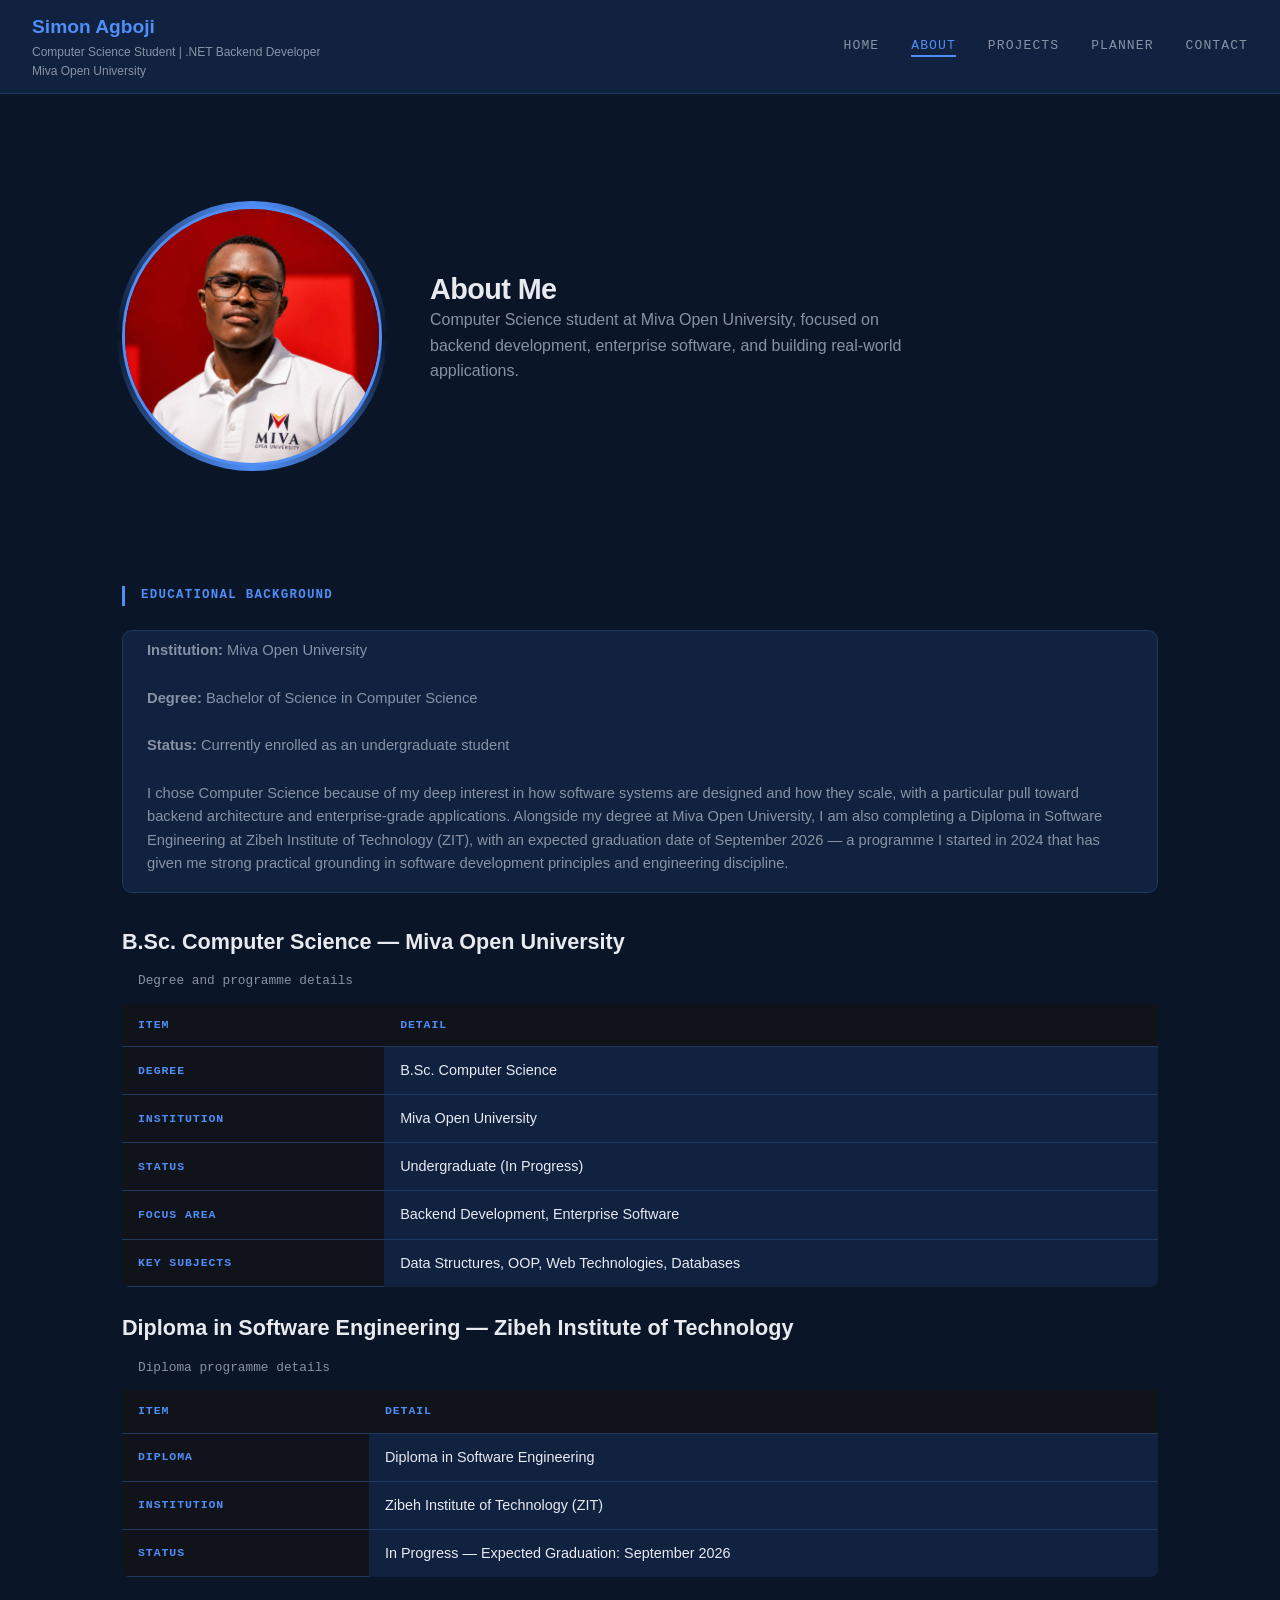
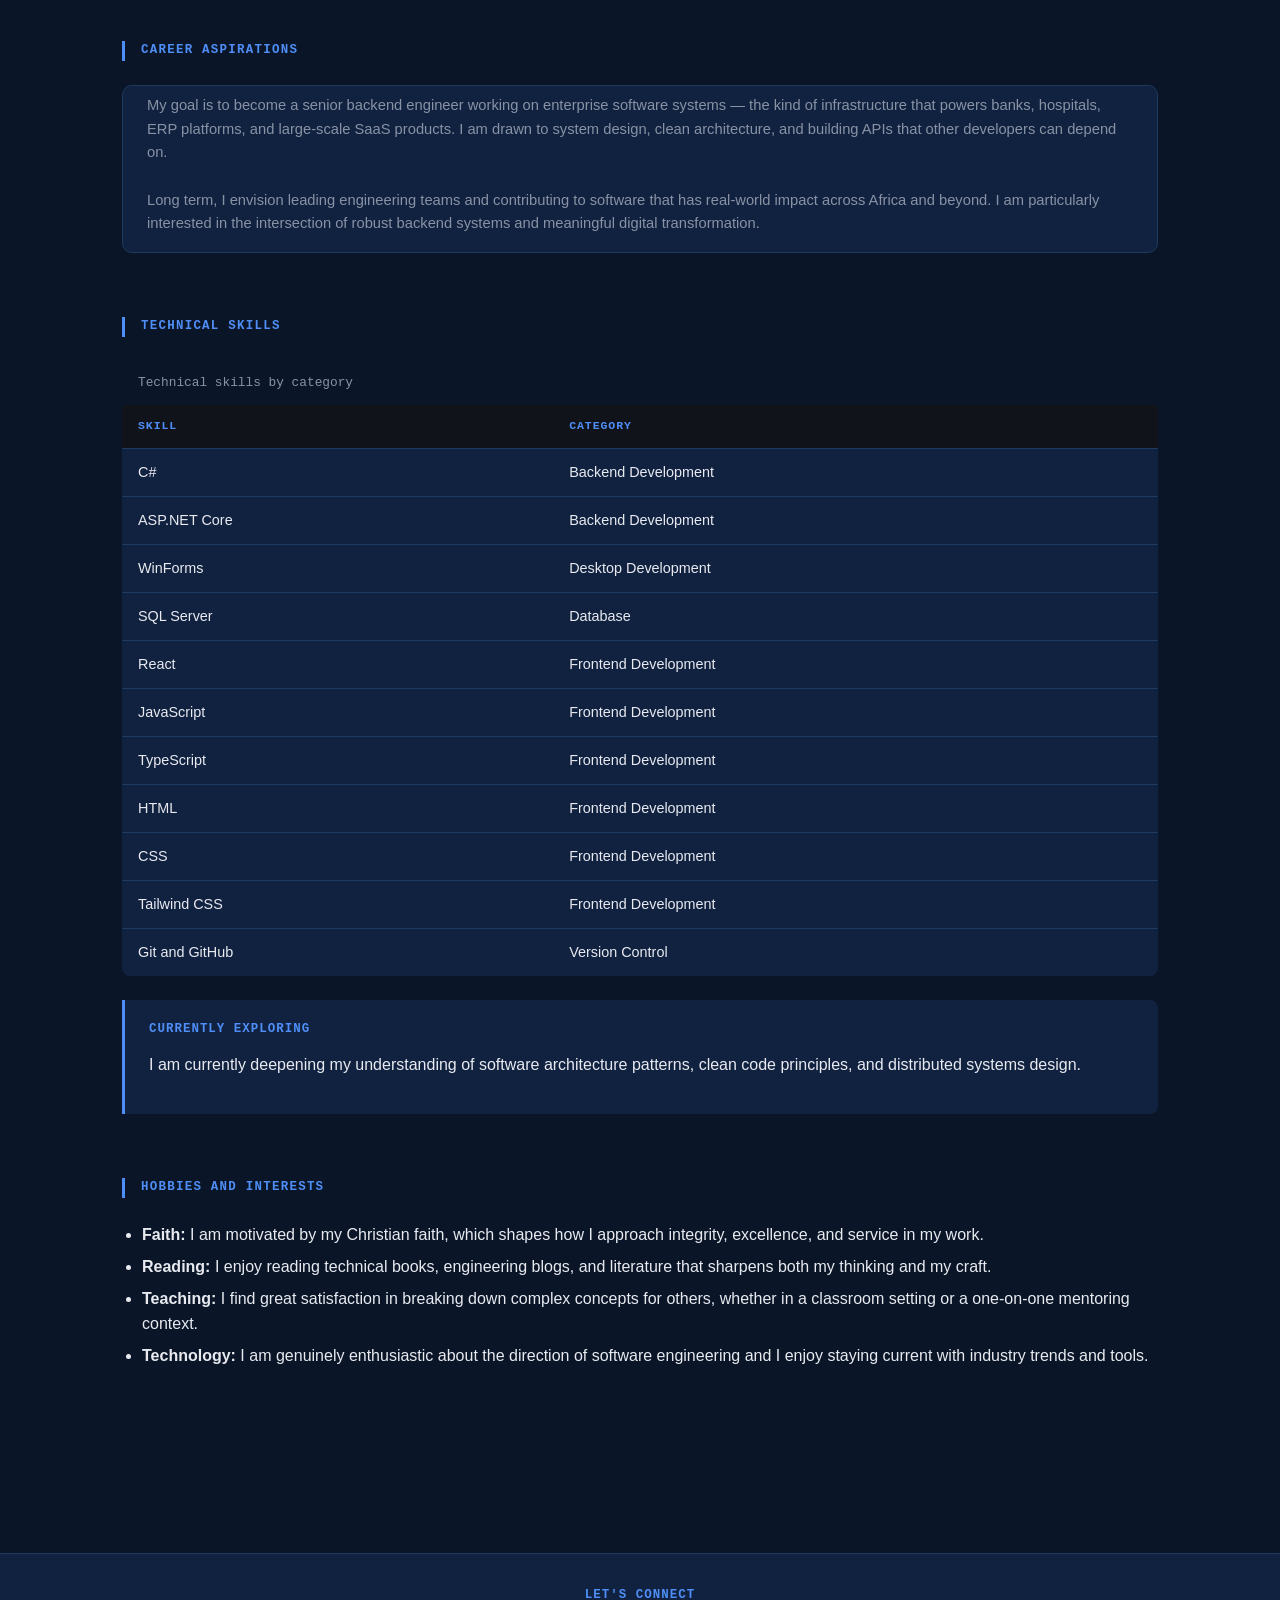
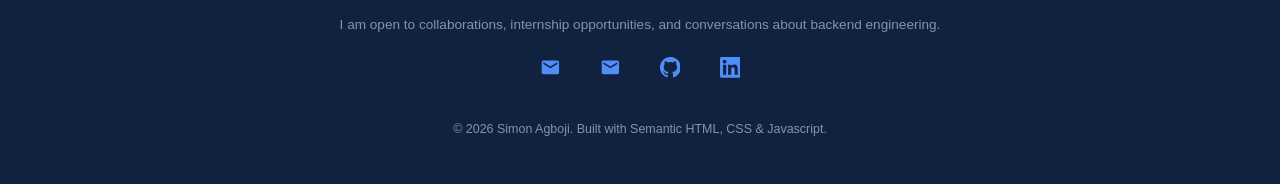
==== commit 86a8ecbc: "Add scroll reveal animations, hero image glow effect, and about page hero section" ====
--- a/about.html
+++ b/about.html
@@ -28,8 +28,22 @@
   </header>
 
   <main>
+    <!-- Hero -->
+    <section class="about-hero reveal">
+      <figure>
+        <div class="img-wrapper">
+          <img src="images/Simon.jpeg" alt="Portrait of Simon Agboji" width="400">
+        </div>
+        <figcaption>Simon Agboji — Computer Science Student | .NET Backend Developer</figcaption>
+      </figure>
+      <div>
+        <h2>About Me</h2>
+        <p>Computer Science student at Miva Open University, focused on backend development, enterprise software, and building real-world applications.</p>
+      </div>
+    </section>
+
     <!-- Educational Background -->
-    <section id="education" aria-labelledby="education-heading">
+    <section id="education" aria-labelledby="education-heading" class="reveal">
       <h2 id="education-heading">Educational Background</h2>
 
       <article>
@@ -99,7 +113,7 @@
     </section>
 
     <!-- Career Aspirations -->
-    <section id="aspirations" aria-labelledby="aspirations-heading">
+    <section id="aspirations" aria-labelledby="aspirations-heading" class="reveal">
       <h2 id="aspirations-heading">Career Aspirations</h2>
 
       <article>
@@ -110,7 +124,7 @@
     </section>
 
     <!-- Technical Skills -->
-    <section id="skills" aria-labelledby="skills-heading">
+    <section id="skills" aria-labelledby="skills-heading" class="reveal">
       <h2 id="skills-heading">Technical Skills</h2>
 
       <table>
@@ -176,7 +190,7 @@
     </section>
 
     <!-- Hobbies and Interests -->
-    <section id="hobbies" aria-labelledby="hobbies-heading">
+    <section id="hobbies" aria-labelledby="hobbies-heading" class="reveal">
       <h2 id="hobbies-heading">Hobbies and Interests</h2>
       <ul>
         <li><strong>Faith:</strong> I am motivated by my Christian faith, which shapes how I approach integrity, excellence, and service in my work.</li>
@@ -201,6 +215,7 @@
     </address>
     <p><small>&copy; <time id="current-year">2026</time> Simon Agboji. Built with Semantic HTML, CSS &amp; Javascript.</small></p>
   </footer>
+  <script src="js/animations.js"></script>
   <script>
   (function () {
     var toggle = document.getElementById('nav-toggle');
--- a/css/style.css
+++ b/css/style.css
@@ -203,11 +203,115 @@
 #hero figure {
   width: 240px;
   height: 240px;
+  margin-top: 1rem;
+  flex-shrink: 0;
+  position: relative;
+  overflow: visible;
+  border: none;
+  background: none;
+}
+
+#hero figure .img-wrapper {
+  width: 100%;
+  height: 100%;
   border-radius: 50%;
   overflow: hidden;
   border: 3px solid var(--color-accent);
-  margin-top: 1rem;
+}
+
+#hero figure::before {
+  content: '';
+  position: absolute;
+  inset: -5px;
+  border-radius: 50%;
+  background: conic-gradient(from 0deg, var(--color-accent), transparent 25%, var(--color-accent) 50%, transparent 75%, var(--color-accent));
+  z-index: -1;
+  animation: spinGlow 3s linear infinite;
+}
+
+@keyframes spinGlow {
+  to { transform: rotate(360deg); }
+}
+
+/* ===== Scroll Reveal ===== */
+.reveal {
+  opacity: 0;
+  transform: translateY(30px);
+  transition: opacity 0.6s cubic-bezier(0.25, 0.46, 0.45, 0.94), transform 0.6s cubic-bezier(0.25, 0.46, 0.45, 0.94);
+}
+
+.reveal.visible {
+  opacity: 1;
+  transform: translateY(0);
+}
+
+.reveal-delay-1 { transition-delay: 0.1s; }
+.reveal-delay-2 { transition-delay: 0.2s; }
+.reveal-delay-3 { transition-delay: 0.3s; }
+
+/* ===== About Hero ===== */
+.about-hero {
+  display: flex;
+  flex-direction: column;
+  align-items: center;
+  gap: 1.5rem;
+  padding: 2rem 0;
+  text-align: center;
+}
+
+.about-hero figure {
+  width: 200px;
+  height: 200px;
+  position: relative;
+  overflow: visible;
+  border: none;
+  background: none;
   flex-shrink: 0;
+}
+
+.about-hero figure .img-wrapper {
+  width: 100%;
+  height: 100%;
+  border-radius: 50%;
+  overflow: hidden;
+  border: 3px solid var(--color-accent);
+}
+
+.about-hero figure::before {
+  content: '';
+  position: absolute;
+  inset: -5px;
+  border-radius: 50%;
+  background: conic-gradient(from 0deg, var(--color-accent), transparent 25%, var(--color-accent) 50%, transparent 75%, var(--color-accent));
+  z-index: -1;
+  animation: spinGlow 3s linear infinite;
+}
+
+.about-hero figure img {
+  width: 100%;
+  height: 100%;
+  object-fit: cover;
+}
+
+.about-hero figcaption {
+  display: none;
+}
+
+.about-hero h2 {
+  font-size: 1.8rem;
+  color: var(--color-text);
+  line-height: 1.2;
+  letter-spacing: -0.02em;
+  border-left: none;
+  padding-left: 0;
+  text-transform: none;
+  font-family: var(--font-body);
+}
+
+.about-hero p {
+  color: var(--color-text-muted);
+  font-size: 1rem;
+  max-width: 500px;
 }
 
 #hero figure img {
@@ -1063,6 +1167,17 @@
     flex-shrink: 0;
   }
 
+  .about-hero {
+    flex-direction: row;
+    text-align: left;
+    gap: 3rem;
+  }
+
+  .about-hero figure {
+    width: 260px;
+    height: 260px;
+  }
+
 }
 
 @media (min-width: 1025px) {
